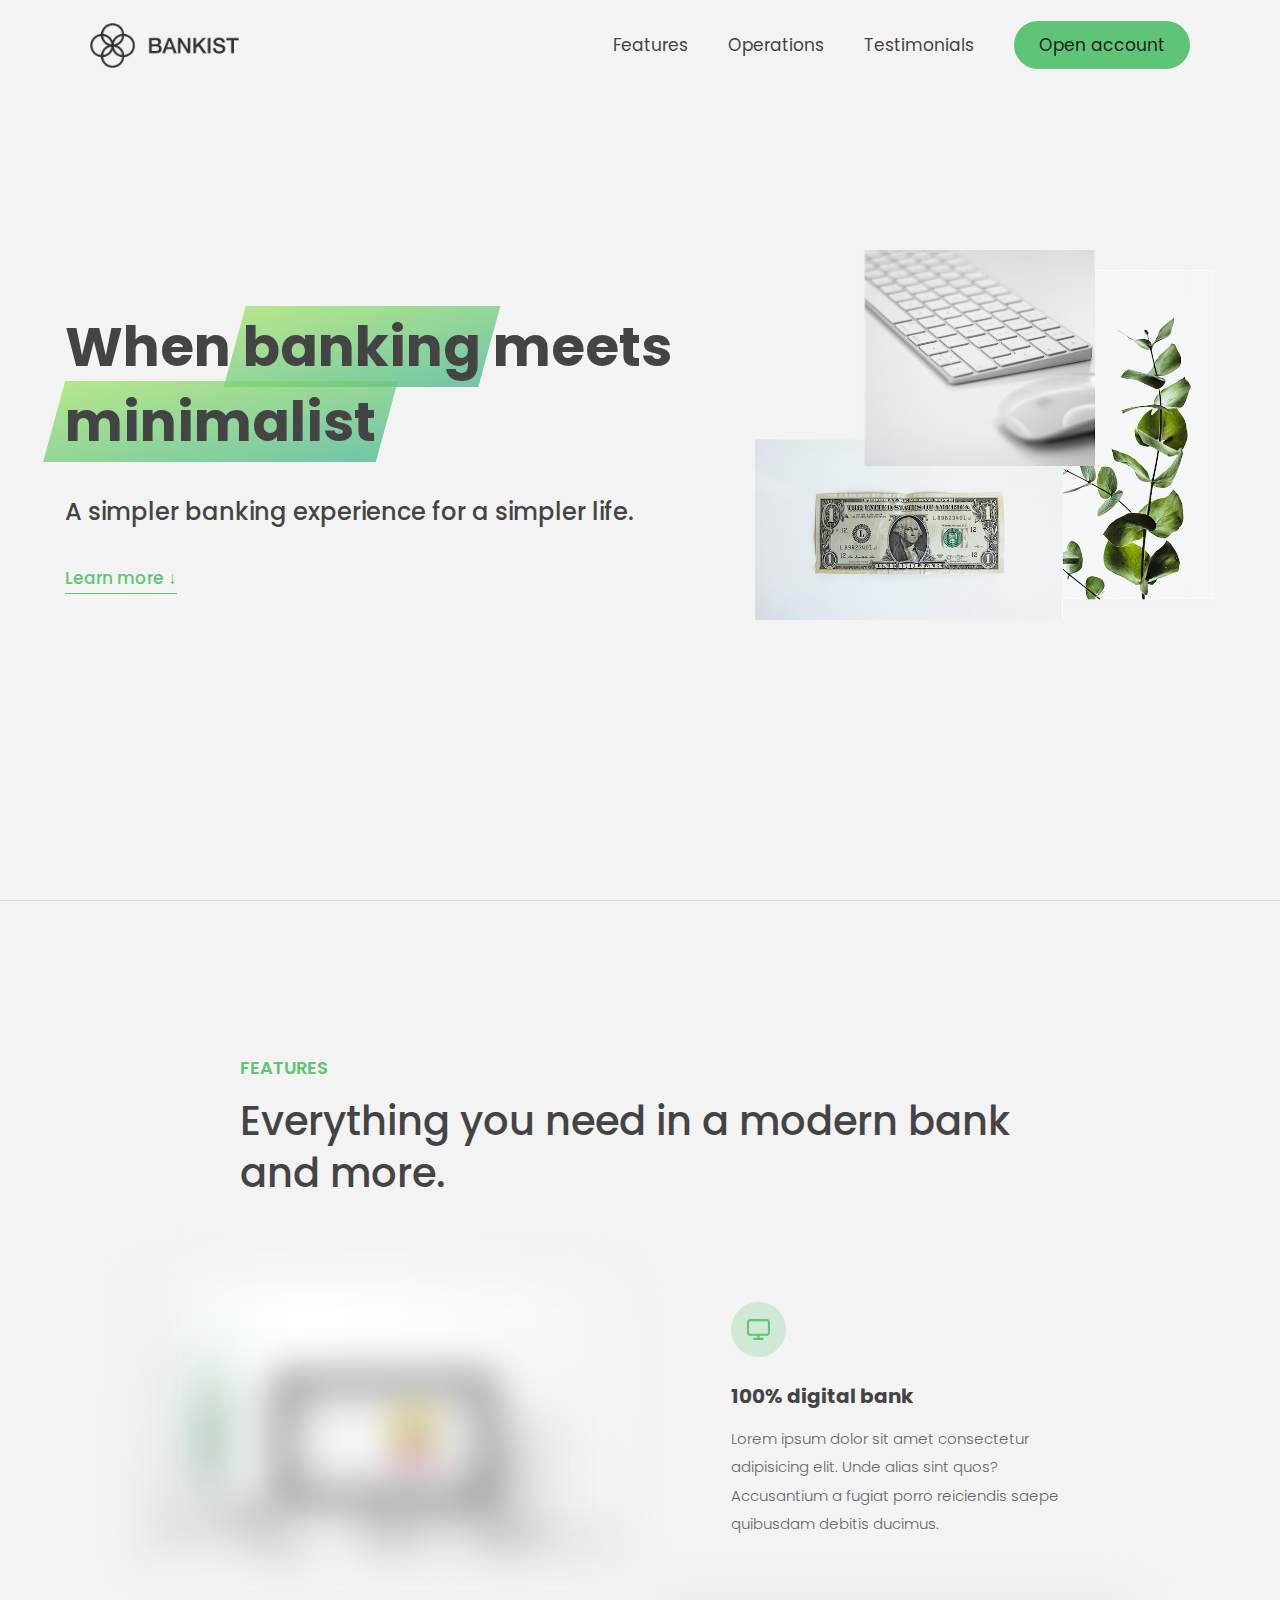
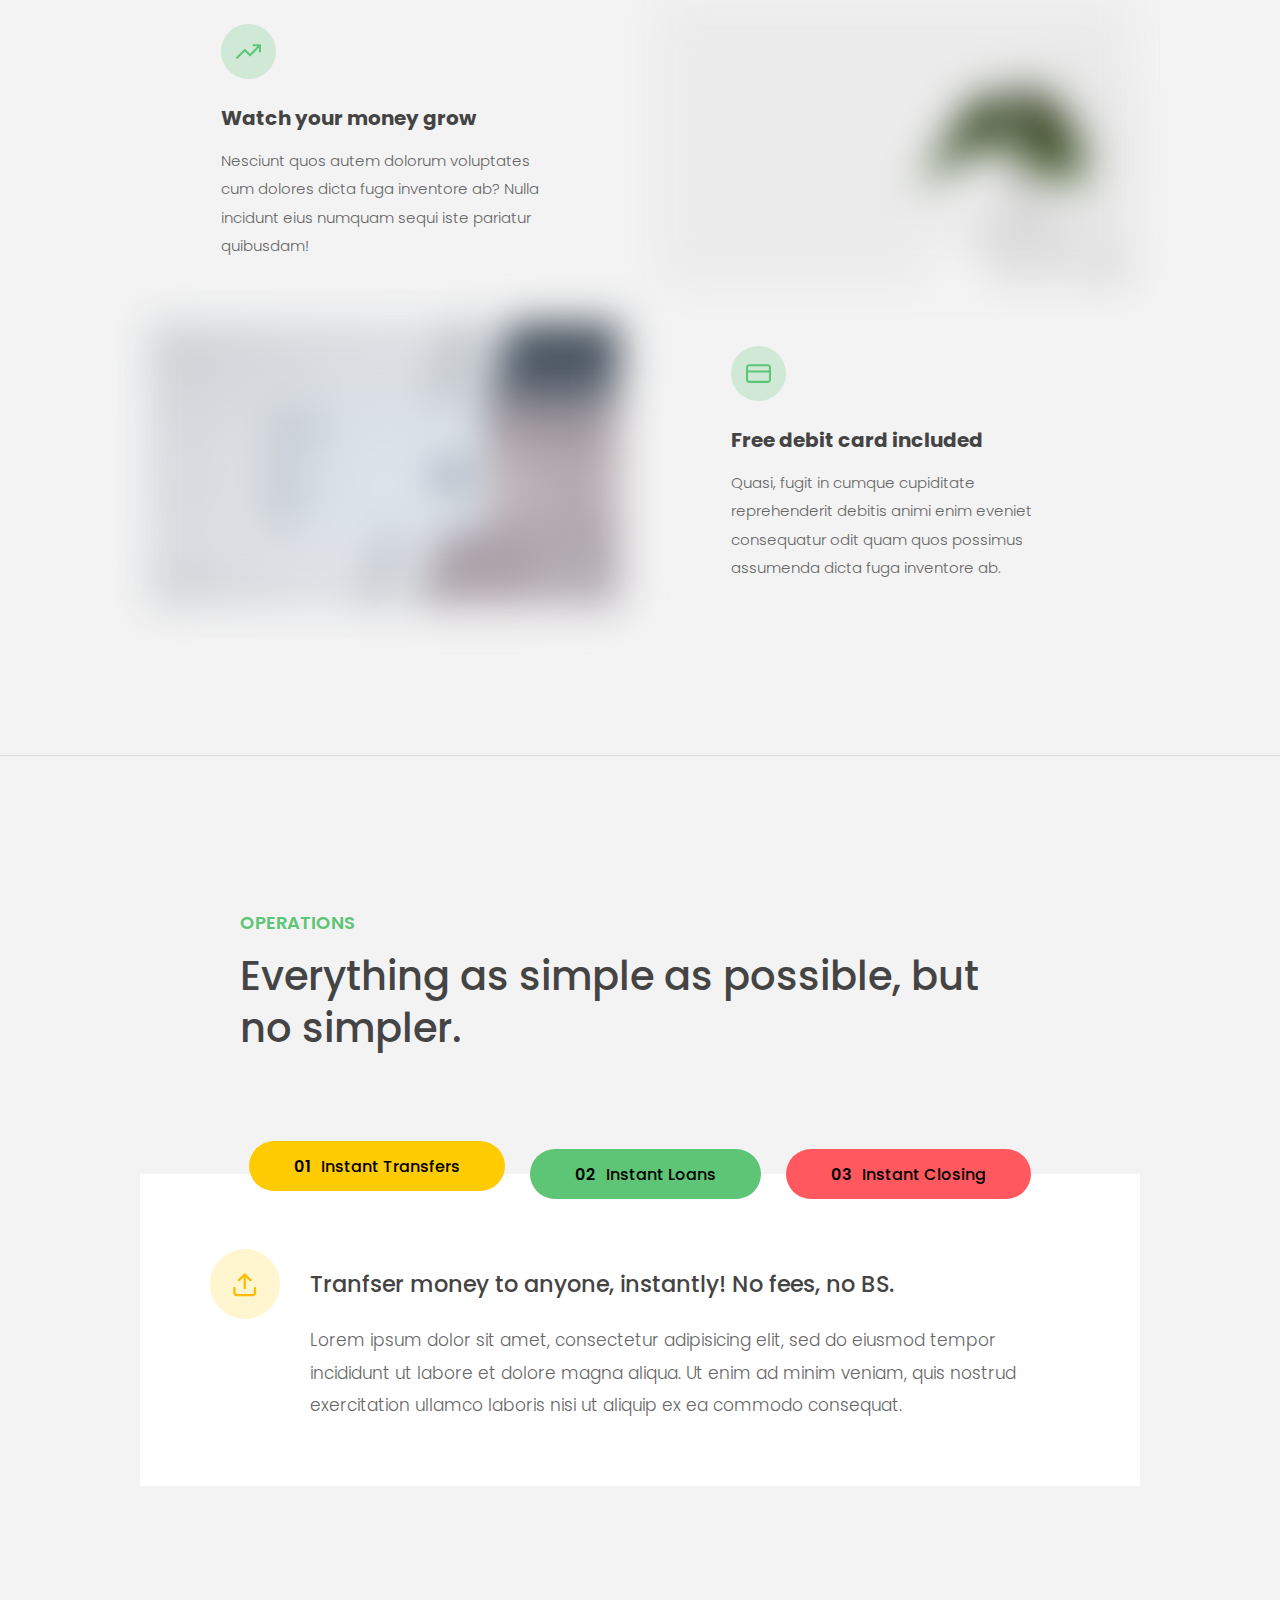
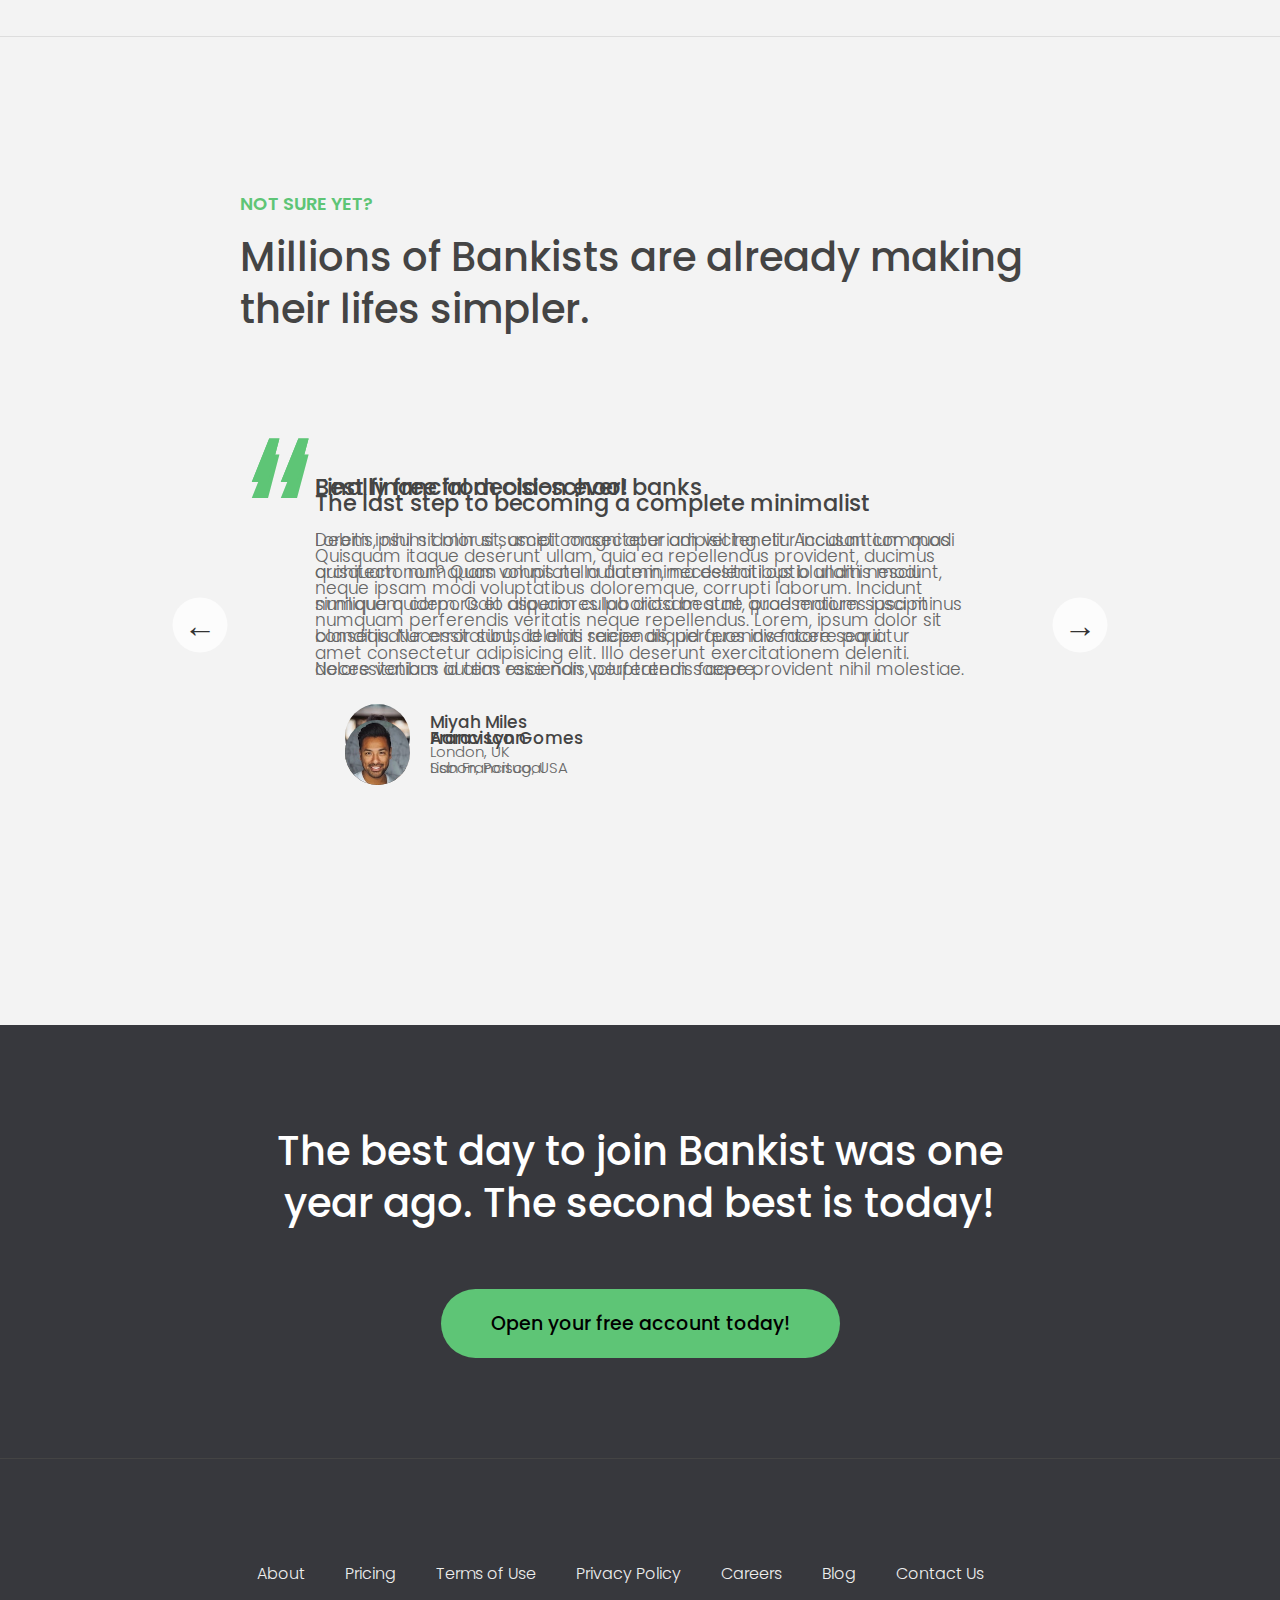
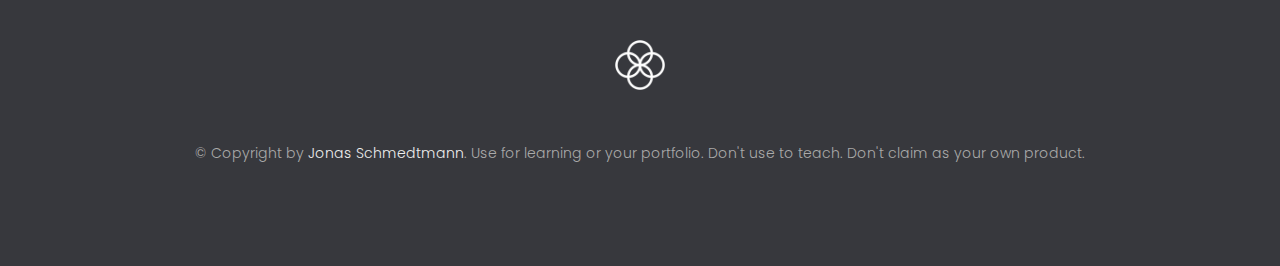
==== Bankist_Web/index.html @ e28b08ff "all" ====
<!DOCTYPE html>
<html lang="en">
  <head>
    <meta charset="UTF-8" />
    <meta name="viewport" content="width=device-width, initial-scale=1.0" />
    <meta http-equiv="X-UA-Compatible" content="ie=edge" />
    <link rel="shortcut icon" type="image/png" href="img/icon.png" />

    <link
      href="https://fonts.googleapis.com/css?family=Poppins:300,400,500,600&display=swap"
      rel="stylesheet"
    />
    <link rel="stylesheet" href="style.css" />
    <title>Bankist | When Banking meets Minimalist</title>
  </head>
  <body>
    <header class="header">
      <nav class="nav">
        <img
          src="img/logo.png"
          alt="Bankist logo"
          class="nav__logo"
          id="logo"
        />
        <ul class="nav__links">
          <li class="nav__item">
            <a class="nav__link" href="#section--1">Features</a>
          </li>
          <li class="nav__item">
            <a class="nav__link" href="#section--2">Operations</a>
          </li>
          <li class="nav__item">
            <a class="nav__link" href="#section--3">Testimonials</a>
          </li>
          <li class="nav__item">
            <a class="nav__link nav__link--btn btn--show-modal" href="#"
              >Open account</a
            >
          </li>
        </ul>
      </nav>

      <div class="header__title">
        <h1>
          When
          <!-- Green highlight effect -->
          <span class="highlight">banking</span>
          meets<br />
          <span class="highlight">minimalist</span>
        </h1>
        <h4>A simpler banking experience for a simpler life.</h4>
        <button class="btn--text btn--scroll-to">Learn more &DownArrow;</button>
        <img
          src="img/hero.png"
          class="header__img"
          alt="Minimalist bank items"
        />
      </div>
    </header>

    <section class="section" id="section--1">
      <div class="section__title">
        <h2 class="section__description">Features</h2>
        <h3 class="section__header">
          Everything you need in a modern bank and more.
        </h3>
      </div>

      <div class="features">
        <img
          src="img/digital-lazy.jpg"
          data-src="img/digital.jpg"
          alt="Computer"
          class="features__img lazy-img"
        />
        <div class="features__feature">
          <div class="features__icon">
            <svg>
              <use xlink:href="img/icons.svg#icon-monitor"></use>
            </svg>
          </div>
          <h5 class="features__header">100% digital bank</h5>
          <p>
            Lorem ipsum dolor sit amet consectetur adipisicing elit. Unde alias
            sint quos? Accusantium a fugiat porro reiciendis saepe quibusdam
            debitis ducimus.
          </p>
        </div>

        <div class="features__feature">
          <div class="features__icon">
            <svg>
              <use xlink:href="img/icons.svg#icon-trending-up"></use>
            </svg>
          </div>
          <h5 class="features__header">Watch your money grow</h5>
          <p>
            Nesciunt quos autem dolorum voluptates cum dolores dicta fuga
            inventore ab? Nulla incidunt eius numquam sequi iste pariatur
            quibusdam!
          </p>
        </div>
        <img
          src="img/grow-lazy.jpg"
          data-src="img/grow.jpg"
          alt="Plant"
          class="features__img lazy-img"
        />

        <img
          src="img/card-lazy.jpg"
          data-src="img/card.jpg"
          alt="Credit card"
          class="features__img lazy-img"
        />
        <div class="features__feature">
          <div class="features__icon">
            <svg>
              <use xlink:href="img/icons.svg#icon-credit-card"></use>
            </svg>
          </div>
          <h5 class="features__header">Free debit card included</h5>
          <p>
            Quasi, fugit in cumque cupiditate reprehenderit debitis animi enim
            eveniet consequatur odit quam quos possimus assumenda dicta fuga
            inventore ab.
          </p>
        </div>
      </div>
    </section>

    <section class="section" id="section--2">
      <div class="section__title">
        <h2 class="section__description">Operations</h2>
        <h3 class="section__header">
          Everything as simple as possible, but no simpler.
        </h3>
      </div>

      <div class="operations">
        <div class="operations__tab-container">
          <button
            class="btn operations__tab operations__tab--1 operations__tab--active"
            data-tab="1"
          >
            <span>01</span>Instant Transfers
          </button>
          <button class="btn operations__tab operations__tab--2" data-tab="2">
            <span>02</span>Instant Loans
          </button>
          <button class="btn operations__tab operations__tab--3" data-tab="3">
            <span>03</span>Instant Closing
          </button>
        </div>
        <div
          class="operations__content operations__content--1 operations__content--active"
        >
          <div class="operations__icon operations__icon--1">
            <svg>
              <use xlink:href="img/icons.svg#icon-upload"></use>
            </svg>
          </div>
          <h5 class="operations__header">
            Tranfser money to anyone, instantly! No fees, no BS.
          </h5>
          <p>
            Lorem ipsum dolor sit amet, consectetur adipisicing elit, sed do
            eiusmod tempor incididunt ut labore et dolore magna aliqua. Ut enim
            ad minim veniam, quis nostrud exercitation ullamco laboris nisi ut
            aliquip ex ea commodo consequat.
          </p>
        </div>

        <div class="operations__content operations__content--2">
          <div class="operations__icon operations__icon--2">
            <svg>
              <use xlink:href="img/icons.svg#icon-home"></use>
            </svg>
          </div>
          <h5 class="operations__header">
            Buy a home or make your dreams come true, with instant loans.
          </h5>
          <p>
            Duis aute irure dolor in reprehenderit in voluptate velit esse
            cillum dolore eu fugiat nulla pariatur. Excepteur sint occaecat
            cupidatat non proident, sunt in culpa qui officia deserunt mollit
            anim id est laborum.
          </p>
        </div>
        <div class="operations__content operations__content--3">
          <div class="operations__icon operations__icon--3">
            <svg>
              <use xlink:href="img/icons.svg#icon-user-x"></use>
            </svg>
          </div>
          <h5 class="operations__header">
            No longer need your account? No problem! Close it instantly.
          </h5>
          <p>
            Excepteur sint occaecat cupidatat non proident, sunt in culpa qui
            officia deserunt mollit anim id est laborum. Ut enim ad minim
            veniam, quis nostrud exercitation ullamco laboris nisi ut aliquip ex
            ea commodo consequat.
          </p>
        </div>
      </div>
    </section>

    <section class="section" id="section--3">
      <div class="section__title section__title--testimonials">
        <h2 class="section__description">Not sure yet?</h2>
        <h3 class="section__header">
          Millions of Bankists are already making their lifes simpler.
        </h3>
      </div>

      <div class="slider">
        <div class="slide slide--1">
          <div class="testimonial">
            <h5 class="testimonial__header">Best financial decision ever!</h5>
            <blockquote class="testimonial__text">
              Lorem ipsum dolor sit, amet consectetur adipisicing elit.
              Accusantium quas quisquam non? Quas voluptate nulla minima
              deleniti optio ullam nesciunt, numquam corporis et asperiores
              laboriosam sunt, praesentium suscipit blanditiis. Necessitatibus
              id alias reiciendis, perferendis facere pariatur dolore veniam
              autem esse non voluptatem saepe provident nihil molestiae.
            </blockquote>
            <address class="testimonial__author">
              <img src="img/user-1.jpg" alt="" class="testimonial__photo" />
              <h6 class="testimonial__name">Aarav Lynn</h6>
              <p class="testimonial__location">San Francisco, USA</p>
            </address>
          </div>
        </div>

        <div class="slide slide--2">
          <div class="testimonial">
            <h5 class="testimonial__header">
              The last step to becoming a complete minimalist
            </h5>
            <blockquote class="testimonial__text">
              Quisquam itaque deserunt ullam, quia ea repellendus provident,
              ducimus neque ipsam modi voluptatibus doloremque, corrupti
              laborum. Incidunt numquam perferendis veritatis neque repellendus.
              Lorem, ipsum dolor sit amet consectetur adipisicing elit. Illo
              deserunt exercitationem deleniti.
            </blockquote>
            <address class="testimonial__author">
              <img src="img/user-2.jpg" alt="" class="testimonial__photo" />
              <h6 class="testimonial__name">Miyah Miles</h6>
              <p class="testimonial__location">London, UK</p>
            </address>
          </div>
        </div>

        <div class="slide slide--3">
          <div class="testimonial">
            <h5 class="testimonial__header">
              Finally free from old-school banks
            </h5>
            <blockquote class="testimonial__text">
              Debitis, nihil sit minus suscipit magni aperiam vel tenetur
              incidunt commodi architecto numquam omnis nulla autem,
              necessitatibus blanditiis modi similique quidem. Odio aliquam
              culpa dicta beatae quod maiores ipsa minus consequatur error sunt,
              deleniti saepe aliquid quos inventore sequi. Necessitatibus id
              alias reiciendis, perferendis facere.
            </blockquote>
            <address class="testimonial__author">
              <img src="img/user-3.jpg" alt="" class="testimonial__photo" />
              <h6 class="testimonial__name">Francisco Gomes</h6>
              <p class="testimonial__location">Lisbon, Portugal</p>
            </address>
          </div>
        </div>

        <!-- <div class="slide"><img src="img/img-1.jpg" alt="Photo 1" /></div>
        <div class="slide"><img src="img/img-2.jpg" alt="Photo 2" /></div>
        <div class="slide"><img src="img/img-3.jpg" alt="Photo 3" /></div>
        <div class="slide"><img src="img/img-4.jpg" alt="Photo 4" /></div> -->
        <button class="slider__btn slider__btn--left">&larr;</button>
        <button class="slider__btn slider__btn--right">&rarr;</button>
        <div class="dots"></div>
      </div>
    </section>

    <section class="section section--sign-up">
      <div class="section__title">
        <h3 class="section__header">
          The best day to join Bankist was one year ago. The second best is
          today!
        </h3>
      </div>
      <button class="btn btn--show-modal">Open your free account today!</button>
    </section>

    <footer class="footer">
      <ul class="footer__nav">
        <li class="footer__item">
          <a class="footer__link" href="#">About</a>
        </li>
        <li class="footer__item">
          <a class="footer__link" href="#">Pricing</a>
        </li>
        <li class="footer__item">
          <a class="footer__link" href="#">Terms of Use</a>
        </li>
        <li class="footer__item">
          <a class="footer__link" href="#">Privacy Policy</a>
        </li>
        <li class="footer__item">
          <a class="footer__link" href="#">Careers</a>
        </li>
        <li class="footer__item">
          <a class="footer__link" href="#">Blog</a>
        </li>
        <li class="footer__item">
          <a class="footer__link" href="#">Contact Us</a>
        </li>
      </ul>
      <img src="img/icon.png" alt="Logo" class="footer__logo" />
      <p class="footer__copyright">
        &copy; Copyright by
        <a
          class="footer__link twitter-link"
          target="_blank"
          href="https://twitter.com/jonasschmedtman"
          >Jonas Schmedtmann</a
        >. Use for learning or your portfolio. Don't use to teach. Don't claim
        as your own product.
      </p>
    </footer>

    <div class="modal hidden">
      <button class="btn--close-modal">&times;</button>
      <h2 class="modal__header">
        Open your bank account <br />
        in just <span class="highlight">5 minutes</span>
      </h2>
      <form class="modal__form">
        <label>First Name</label>
        <input type="text" />
        <label>Last Name</label>
        <input type="text" />
        <label>Email Address</label>
        <input type="email" />
        <button class="btn">Next step &rarr;</button>
      </form>
    </div>
    <div class="overlay hidden"></div>

    <script src="script.js"></script>
  </body>
</html>
---- Bankist_Web/style.css ----
/* The page is NOT responsive. You can implement responsiveness yourself if you wanna have some fun 😃 */

:root {
  --color-primary: #5ec576;
  --color-secondary: #ffcb03;
  --color-tertiary: #ff585f;
  --color-primary-darker: #4bbb7d;
  --color-secondary-darker: #ffbb00;
  --color-tertiary-darker: #fd424b;
  --color-primary-opacity: #5ec5763a;
  --color-secondary-opacity: #ffcd0331;
  --color-tertiary-opacity: #ff58602d;
  --gradient-primary: linear-gradient(to top left, #39b385, #9be15d);
  --gradient-secondary: linear-gradient(to top left, #ffb003, #ffcb03);
}

* {
  margin: 0;
  padding: 0;
  box-sizing: inherit;
}

html {
  font-size: 62.5%;
  box-sizing: border-box;
}

body {
  font-family: 'Poppins', sans-serif;
  font-weight: 300;
  color: #444;
  line-height: 1.9;
  background-color: #f3f3f3;
}

/* GENERAL ELEMENTS */
.section {
  padding: 15rem 3rem;
  border-top: 1px solid #ddd;

  transition: transform 1s, opacity 1s;
}

.section--hidden {
  opacity: 0;
  transform: translateY(8rem);
}

.section__title {
  max-width: 80rem;
  margin: 0 auto 8rem auto;
}

.section__description {
  font-size: 1.8rem;
  font-weight: 600;
  text-transform: uppercase;
  color: var(--color-primary);
  margin-bottom: 1rem;
}

.section__header {
  font-size: 4rem;
  line-height: 1.3;
  font-weight: 500;
}

.btn {
  display: inline-block;
  background-color: var(--color-primary);
  font-size: 1.6rem;
  font-family: inherit;
  font-weight: 500;
  border: none;
  padding: 1.25rem 4.5rem;
  border-radius: 10rem;
  cursor: pointer;
  transition: all 0.3s;
}

.btn:hover {
  background-color: var(--color-primary-darker);
}

.btn--text {
  display: inline-block;
  background: none;
  font-size: 1.7rem;
  font-family: inherit;
  font-weight: 500;
  color: var(--color-primary);
  border: none;
  border-bottom: 1px solid currentColor;
  padding-bottom: 2px;
  cursor: pointer;
  transition: all 0.3s;
}

p {
  color: #666;
}

/* This is BAD for accessibility! Don't do in the real world! */
button:focus {
  outline: none;
}

img {
  transition: filter 0.5s;
}

.lazy-img {
  filter: blur(20px);
}

/* NAVIGATION */
.nav {
  display: flex;
  justify-content: space-between;
  align-items: center;
  height: 9rem;
  width: 100%;
  padding: 0 6rem;
  z-index: 100;
}

/* nav and stickly class at the same time */
.nav.sticky {
  position: fixed;
  background-color: rgba(255, 255, 255, 0.95);
}

.nav__logo {
  height: 4.5rem;
  transition: all 0.3s;
}

.nav__links {
  display: flex;
  align-items: center;
  list-style: none;
}

.nav__item {
  margin-left: 4rem;
}

.nav__link:link,
.nav__link:visited {
  font-size: 1.7rem;
  font-weight: 400;
  color: inherit;
  text-decoration: none;
  display: block;
  transition: all 0.3s;
}

.nav__link--btn:link,
.nav__link--btn:visited {
  padding: 0.8rem 2.5rem;
  border-radius: 3rem;
  background-color: var(--color-primary);
  color: #222;
}

.nav__link--btn:hover,
.nav__link--btn:active {
  color: inherit;
  background-color: var(--color-primary-darker);
  color: #333;
}

/* HEADER */
.header {
  padding: 0 3rem;
  height: 100vh;
  display: flex;
  flex-direction: column;
  align-items: center;
}

.header__title {
  flex: 1;

  max-width: 115rem;
  display: grid;
  grid-template-columns: 3fr 2fr;
  row-gap: 3rem;
  align-content: center;
  justify-content: center;

  align-items: start;
  justify-items: start;
}

h1 {
  font-size: 5.5rem;
  line-height: 1.35;
}

h4 {
  font-size: 2.4rem;
  font-weight: 500;
}

.header__img {
  width: 100%;
  grid-column: 2 / 3;
  grid-row: 1 / span 4;
  transform: translateY(-6rem);
}

.highlight {
  position: relative;
}

.highlight::after {
  display: block;
  content: '';
  position: absolute;
  bottom: 0;
  left: 0;
  height: 100%;
  width: 100%;
  z-index: -1;
  opacity: 0.7;
  transform: scale(1.07, 1.05) skewX(-15deg);
  background-image: var(--gradient-primary);
}

/* FEATURES */
.features {
  display: grid;
  grid-template-columns: 1fr 1fr;
  gap: 4rem;
  margin: 0 12rem;
}

.features__img {
  width: 100%;
}

.features__feature {
  align-self: center;
  justify-self: center;
  width: 70%;
  font-size: 1.5rem;
}

.features__icon {
  display: flex;
  align-items: center;
  justify-content: center;
  background-color: var(--color-primary-opacity);
  height: 5.5rem;
  width: 5.5rem;
  border-radius: 50%;
  margin-bottom: 2rem;
}

.features__icon svg {
  height: 2.5rem;
  width: 2.5rem;
  fill: var(--color-primary);
}

.features__header {
  font-size: 2rem;
  margin-bottom: 1rem;
}

/* OPERATIONS */
.operations {
  max-width: 100rem;
  margin: 12rem auto 0 auto;

  background-color: #fff;
}

.operations__tab-container {
  display: flex;
  justify-content: center;
}

.operations__tab {
  margin-right: 2.5rem;
  transform: translateY(-50%);
}

.operations__tab span {
  margin-right: 1rem;
  font-weight: 600;
  display: inline-block;
}

.operations__tab--1 {
  background-color: var(--color-secondary);
}

.operations__tab--1:hover {
  background-color: var(--color-secondary-darker);
}

.operations__tab--3 {
  background-color: var(--color-tertiary);
  margin: 0;
}

.operations__tab--3:hover {
  background-color: var(--color-tertiary-darker);
}

.operations__tab--active {
  transform: translateY(-66%);
}

.operations__content {
  display: none;

  /* JUST PRESENTATIONAL */
  font-size: 1.7rem;
  padding: 2.5rem 7rem 6.5rem 7rem;
}

.operations__content--active {
  display: grid;
  grid-template-columns: 7rem 1fr;
  column-gap: 3rem;
  row-gap: 0.5rem;
}

.operations__header {
  font-size: 2.25rem;
  font-weight: 500;
  align-self: center;
}

.operations__icon {
  display: flex;
  align-items: center;
  justify-content: center;
  height: 7rem;
  width: 7rem;
  border-radius: 50%;
}

.operations__icon svg {
  height: 2.75rem;
  width: 2.75rem;
}

.operations__content p {
  grid-column: 2;
}

.operations__icon--1 {
  background-color: var(--color-secondary-opacity);
}
.operations__icon--2 {
  background-color: var(--color-primary-opacity);
}
.operations__icon--3 {
  background-color: var(--color-tertiary-opacity);
}
.operations__icon--1 svg {
  fill: var(--color-secondary-darker);
}
.operations__icon--2 svg {
  fill: var(--color-primary);
}
.operations__icon--3 svg {
  fill: var(--color-tertiary);
}

/* SLIDER */
.slider {
  max-width: 100rem;
  height: 50rem;
  margin: 0 auto;
  position: relative;

  /* IN THE END */
  overflow: hidden;
}

.slide {
  position: absolute;
  top: 0;
  width: 100%;
  height: 50rem;

  display: flex;
  align-items: center;
  justify-content: center;

  /* THIS creates the animation! */
  transition: transform 1s;
}

.slide > img {
  /* Only for images that have different size than slide */
  width: 100%;
  height: 100%;
  object-fit: cover;
}

.slider__btn {
  position: absolute;
  top: 50%;
  z-index: 10;

  border: none;
  background: rgba(255, 255, 255, 0.7);
  font-family: inherit;
  color: #333;
  border-radius: 50%;
  height: 5.5rem;
  width: 5.5rem;
  font-size: 3.25rem;
  cursor: pointer;
}

.slider__btn--left {
  left: 6%;
  transform: translate(-50%, -50%);
}

.slider__btn--right {
  right: 6%;
  transform: translate(50%, -50%);
}

.dots {
  position: absolute;
  bottom: 5%;
  left: 50%;
  transform: translateX(-50%);
  display: flex;
}

.dots__dot {
  border: none;
  background-color: #b9b9b9;
  opacity: 0.7;
  height: 1rem;
  width: 1rem;
  border-radius: 50%;
  margin-right: 1.75rem;
  cursor: pointer;
  transition: all 0.5s;

  /* Only necessary when overlying images */
  /* box-shadow: 0 0.6rem 1.5rem rgba(0, 0, 0, 0.7); */
}

.dots__dot:last-child {
  margin: 0;
}

.dots__dot--active {
  /* background-color: #fff; */
  background-color: #888;
  opacity: 1;
}

/* TESTIMONIALS */
.testimonial {
  width: 65%;
  position: relative;
}

.testimonial::before {
  content: '\201C';
  position: absolute;
  top: -5.7rem;
  left: -6.8rem;
  line-height: 1;
  font-size: 20rem;
  font-family: inherit;
  color: var(--color-primary);
  z-index: -1;
}

.testimonial__header {
  font-size: 2.25rem;
  font-weight: 500;
  margin-bottom: 1.5rem;
}

.testimonial__text {
  font-size: 1.7rem;
  margin-bottom: 3.5rem;
  color: #666;
}

.testimonial__author {
  margin-left: 3rem;
  font-style: normal;

  display: grid;
  grid-template-columns: 6.5rem 1fr;
  column-gap: 2rem;
}

.testimonial__photo {
  grid-row: 1 / span 2;
  width: 6.5rem;
  border-radius: 50%;
}

.testimonial__name {
  font-size: 1.7rem;
  font-weight: 500;
  align-self: end;
  margin: 0;
}

.testimonial__location {
  font-size: 1.5rem;
}

.section__title--testimonials {
  margin-bottom: 4rem;
}

/* SIGNUP */
.section--sign-up {
  background-color: #37383d;
  border-top: none;
  border-bottom: 1px solid #444;
  text-align: center;
  padding: 10rem 3rem;
}

.section--sign-up .section__header {
  color: #fff;
  text-align: center;
}

.section--sign-up .section__title {
  margin-bottom: 6rem;
}

.section--sign-up .btn {
  font-size: 1.9rem;
  padding: 2rem 5rem;
}

/* FOOTER */
.footer {
  padding: 10rem 3rem;
  background-color: #37383d;
}

.footer__nav {
  list-style: none;
  display: flex;
  justify-content: center;
  margin-bottom: 5rem;
}

.footer__item {
  margin-right: 4rem;
}

.footer__link {
  font-size: 1.6rem;
  color: #eee;
  text-decoration: none;
}

.footer__logo {
  height: 5rem;
  display: block;
  margin: 0 auto;
  margin-bottom: 5rem;
}

.footer__copyright {
  font-size: 1.4rem;
  color: #aaa;
  text-align: center;
}

.footer__copyright .footer__link {
  font-size: 1.4rem;
}

/* MODAL WINDOW */
.modal {
  position: fixed;
  top: 50%;
  left: 50%;
  transform: translate(-50%, -50%);
  max-width: 60rem;
  background-color: #f3f3f3;
  padding: 5rem 6rem;
  box-shadow: 0 4rem 6rem rgba(0, 0, 0, 0.3);
  z-index: 1000;
  transition: all 0.5s;
}

.overlay {
  position: fixed;
  top: 0;
  left: 0;
  width: 100%;
  height: 100%;
  background-color: rgba(0, 0, 0, 0.5);
  backdrop-filter: blur(4px);
  z-index: 100;
  transition: all 0.5s;
}

.modal__header {
  font-size: 3.25rem;
  margin-bottom: 4.5rem;
  line-height: 1.5;
}

.modal__form {
  margin: 0 3rem;
  display: grid;
  grid-template-columns: 1fr 2fr;
  align-items: center;
  gap: 2.5rem;
}

.modal__form label {
  font-size: 1.7rem;
  font-weight: 500;
}

.modal__form input {
  font-size: 1.7rem;
  padding: 1rem 1.5rem;
  border: 1px solid #ddd;
  border-radius: 0.5rem;
}

.modal__form button {
  grid-column: 1 / span 2;
  justify-self: center;
  margin-top: 1rem;
}

.btn--close-modal {
  font-family: inherit;
  color: inherit;
  position: absolute;
  top: 0.5rem;
  right: 2rem;
  font-size: 4rem;
  cursor: pointer;
  border: none;
  background: none;
}

.hidden {
  visibility: hidden;
  opacity: 0;
}

/* COOKIE MESSAGE */
.cookie-message {
  display: flex;
  align-items: center;
  justify-content: space-evenly;
  width: 100%;
  background-color: white;
  color: #bbb;
  font-size: 1.5rem;
  font-weight: 400;
}
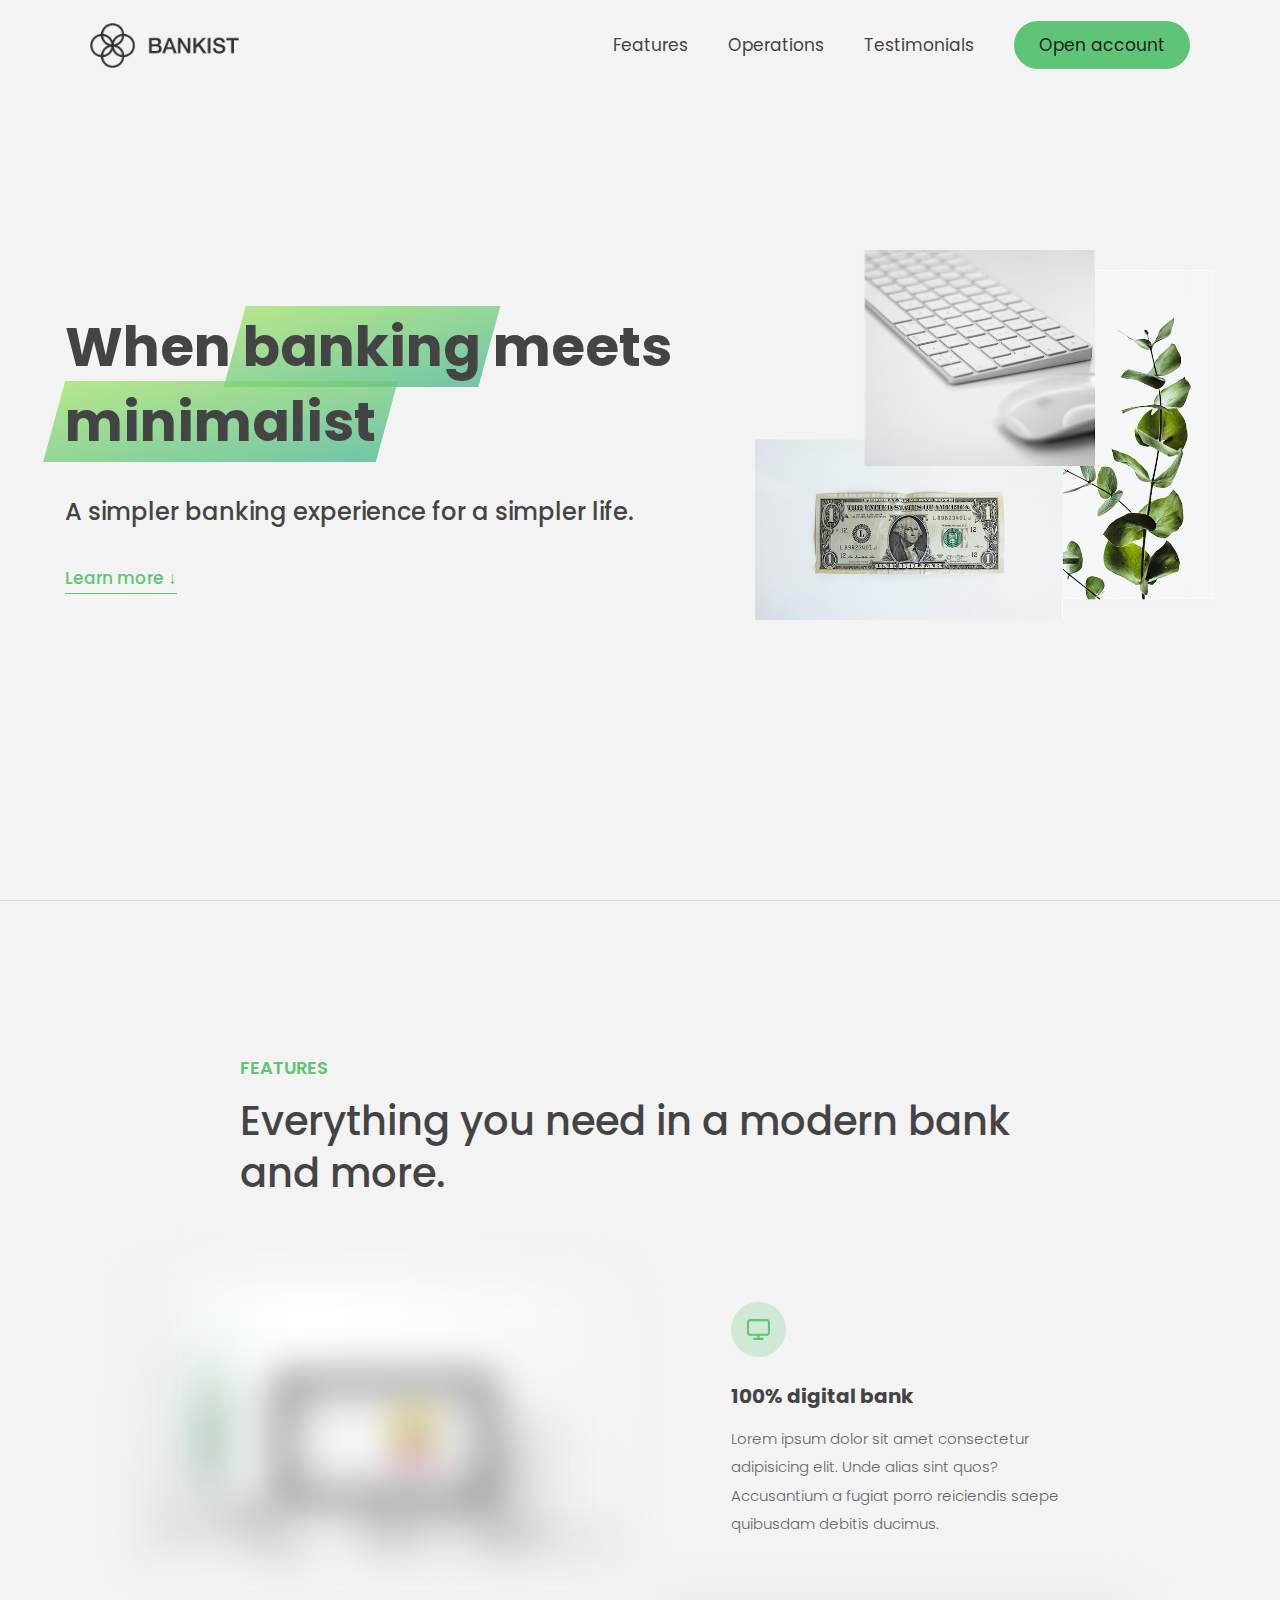
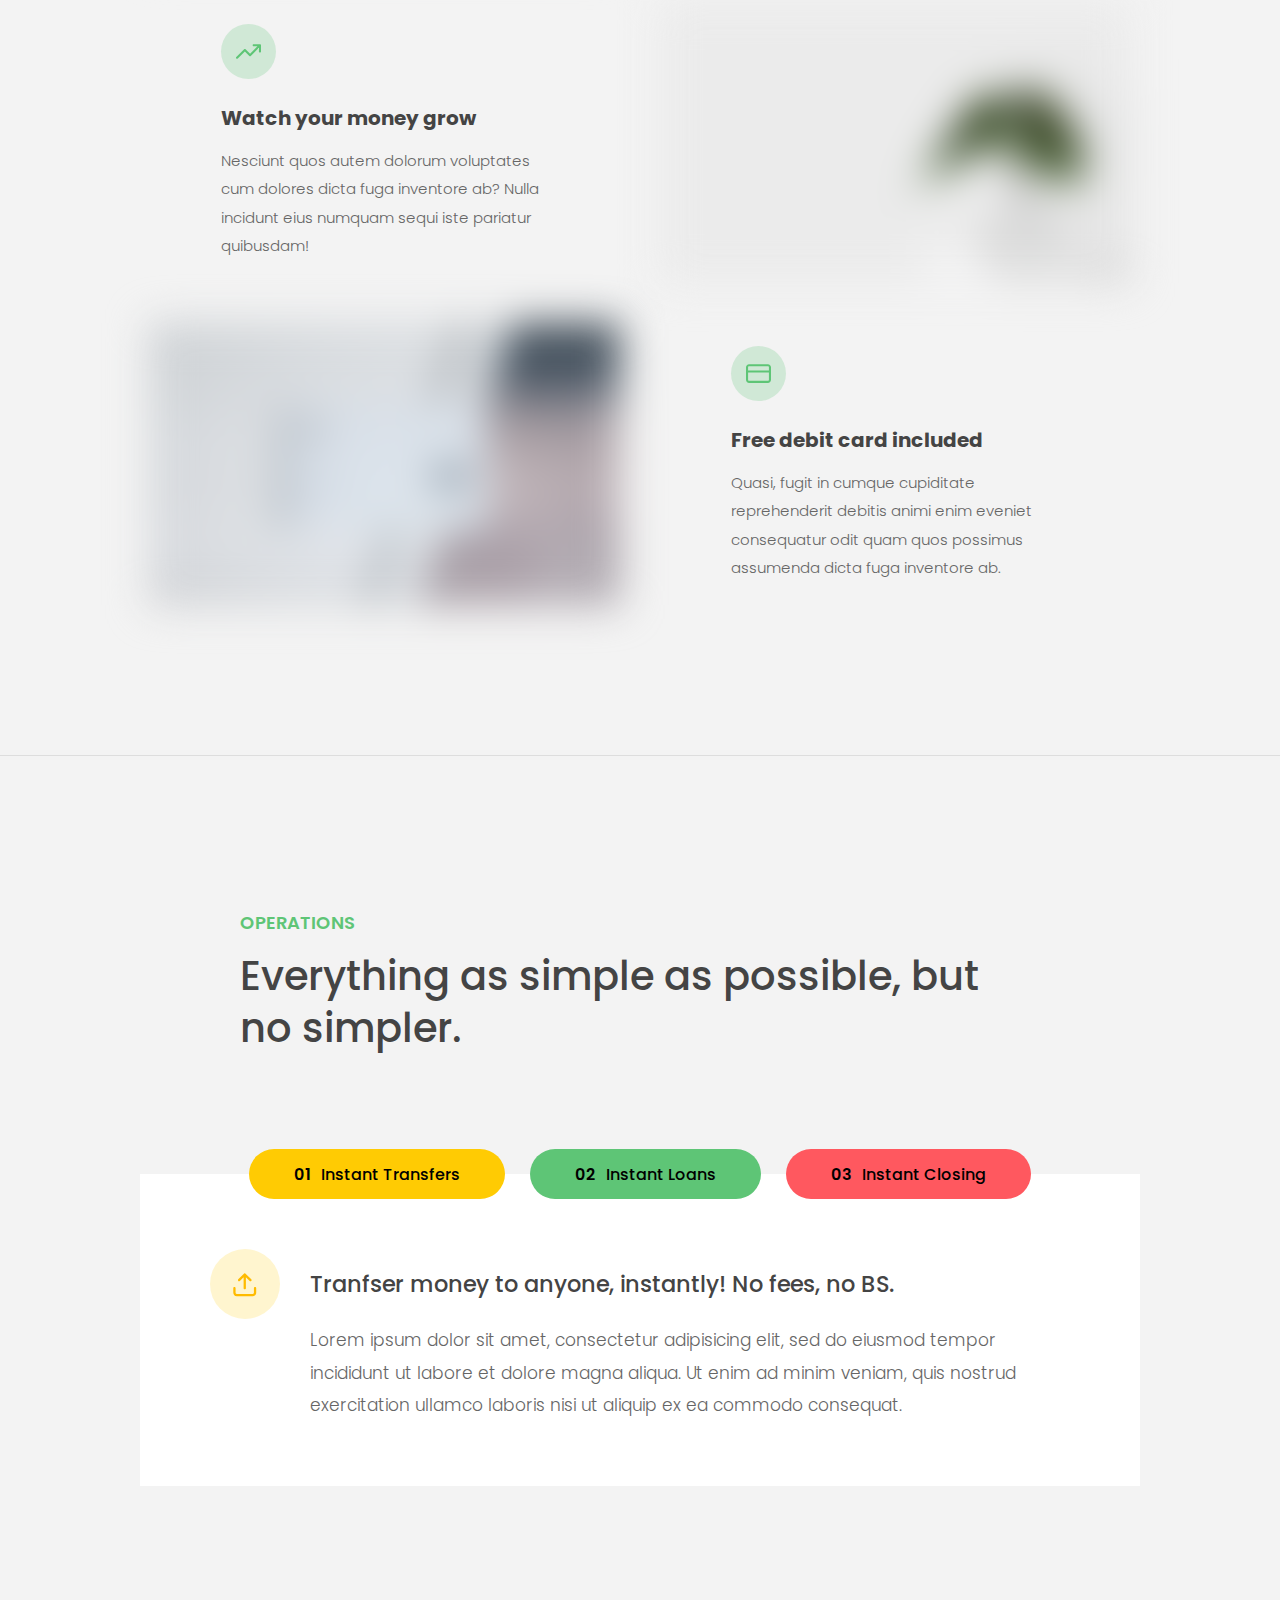
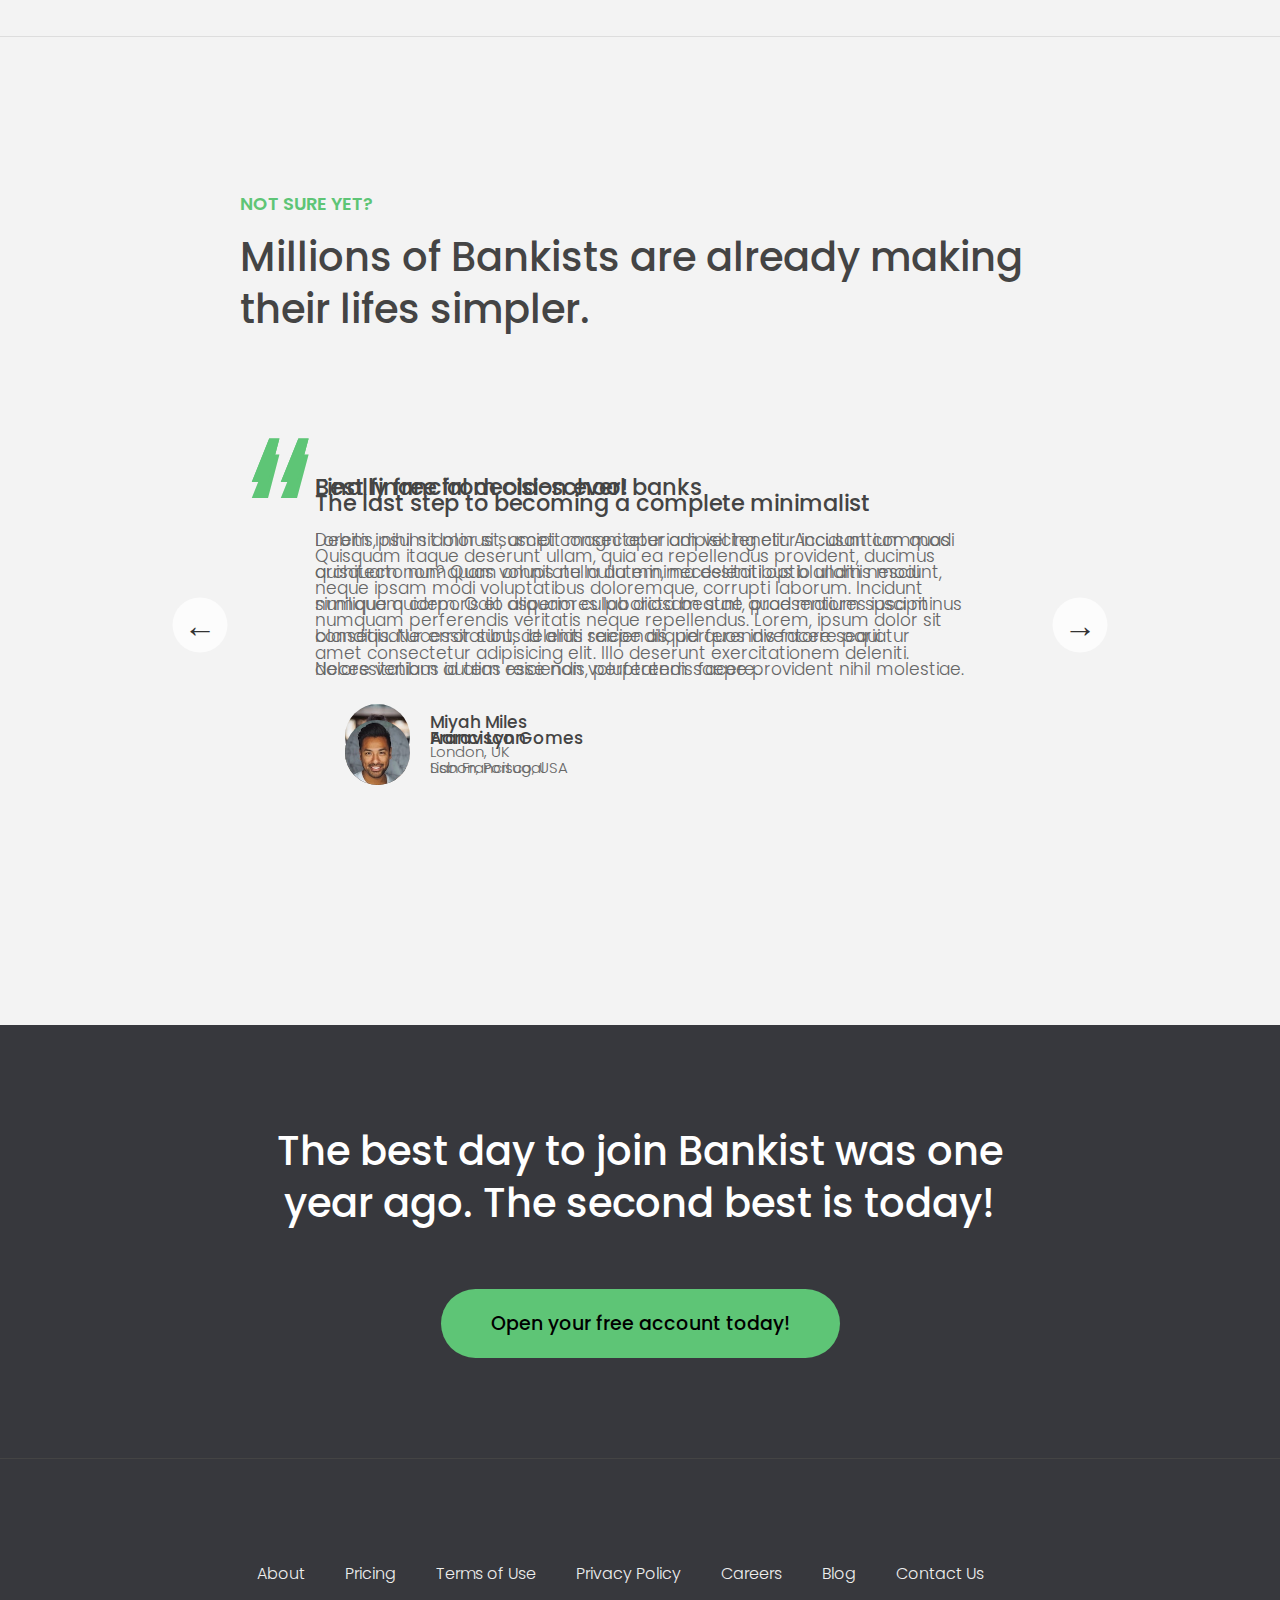
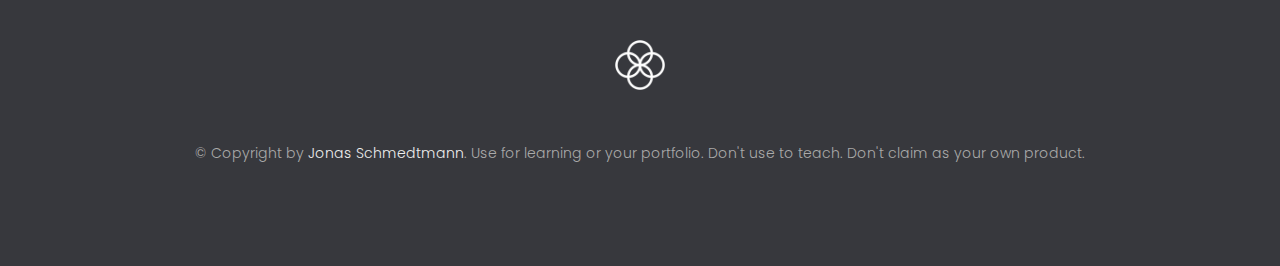
==== commit fa45ba02: "all" ====
--- a/Bankist_Web/index.html
+++ b/Bankist_Web/index.html
@@ -24,13 +24,13 @@
         />
         <ul class="nav__links">
           <li class="nav__item">
-            <a class="nav__link" href="#section--1">Features</a>
+            <a class="nav__link" data-scroll-to="1" href="#">Features</a>
           </li>
           <li class="nav__item">
-            <a class="nav__link" href="#section--2">Operations</a>
+            <a class="nav__link" data-scroll-to="2" href="#">Operations</a>
           </li>
           <li class="nav__item">
-            <a class="nav__link" href="#section--3">Testimonials</a>
+            <a class="nav__link" data-scroll-to="3" href="#">Testimonials</a>
           </li>
           <li class="nav__item">
             <a class="nav__link nav__link--btn btn--show-modal" href="#"
@@ -49,7 +49,9 @@
           <span class="highlight">minimalist</span>
         </h1>
         <h4>A simpler banking experience for a simpler life.</h4>
-        <button class="btn--text btn--scroll-to">Learn more &DownArrow;</button>
+        <button data-scroll-to="1" class="btn--text btn--scroll-to">
+          Learn more &DownArrow;
+        </button>
         <img
           src="img/hero.png"
           class="header__img"
@@ -139,10 +141,7 @@
 
       <div class="operations">
         <div class="operations__tab-container">
-          <button
-            class="btn operations__tab operations__tab--1 operations__tab--active"
-            data-tab="1"
-          >
+          <button class="btn operations__tab operations__tab--1" data-tab="1">
             <span>01</span>Instant Transfers
           </button>
           <button class="btn operations__tab operations__tab--2" data-tab="2">
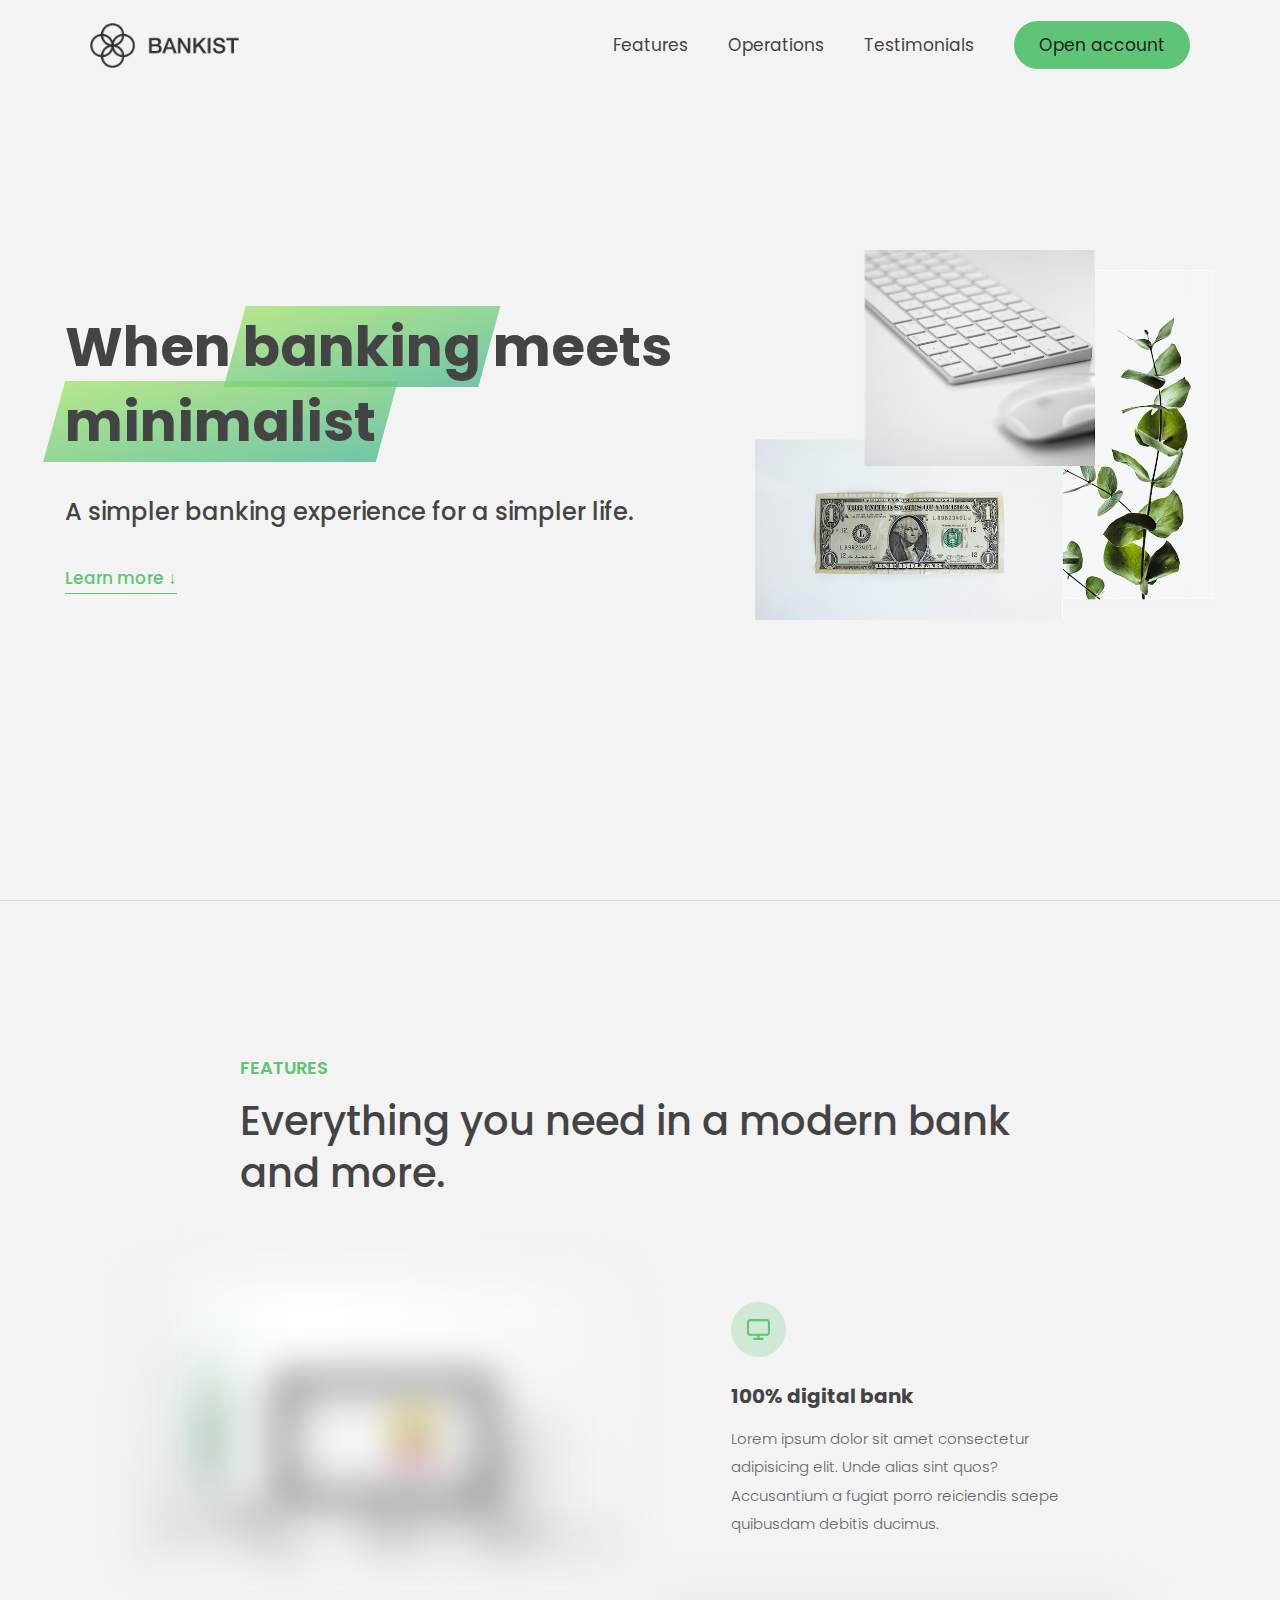
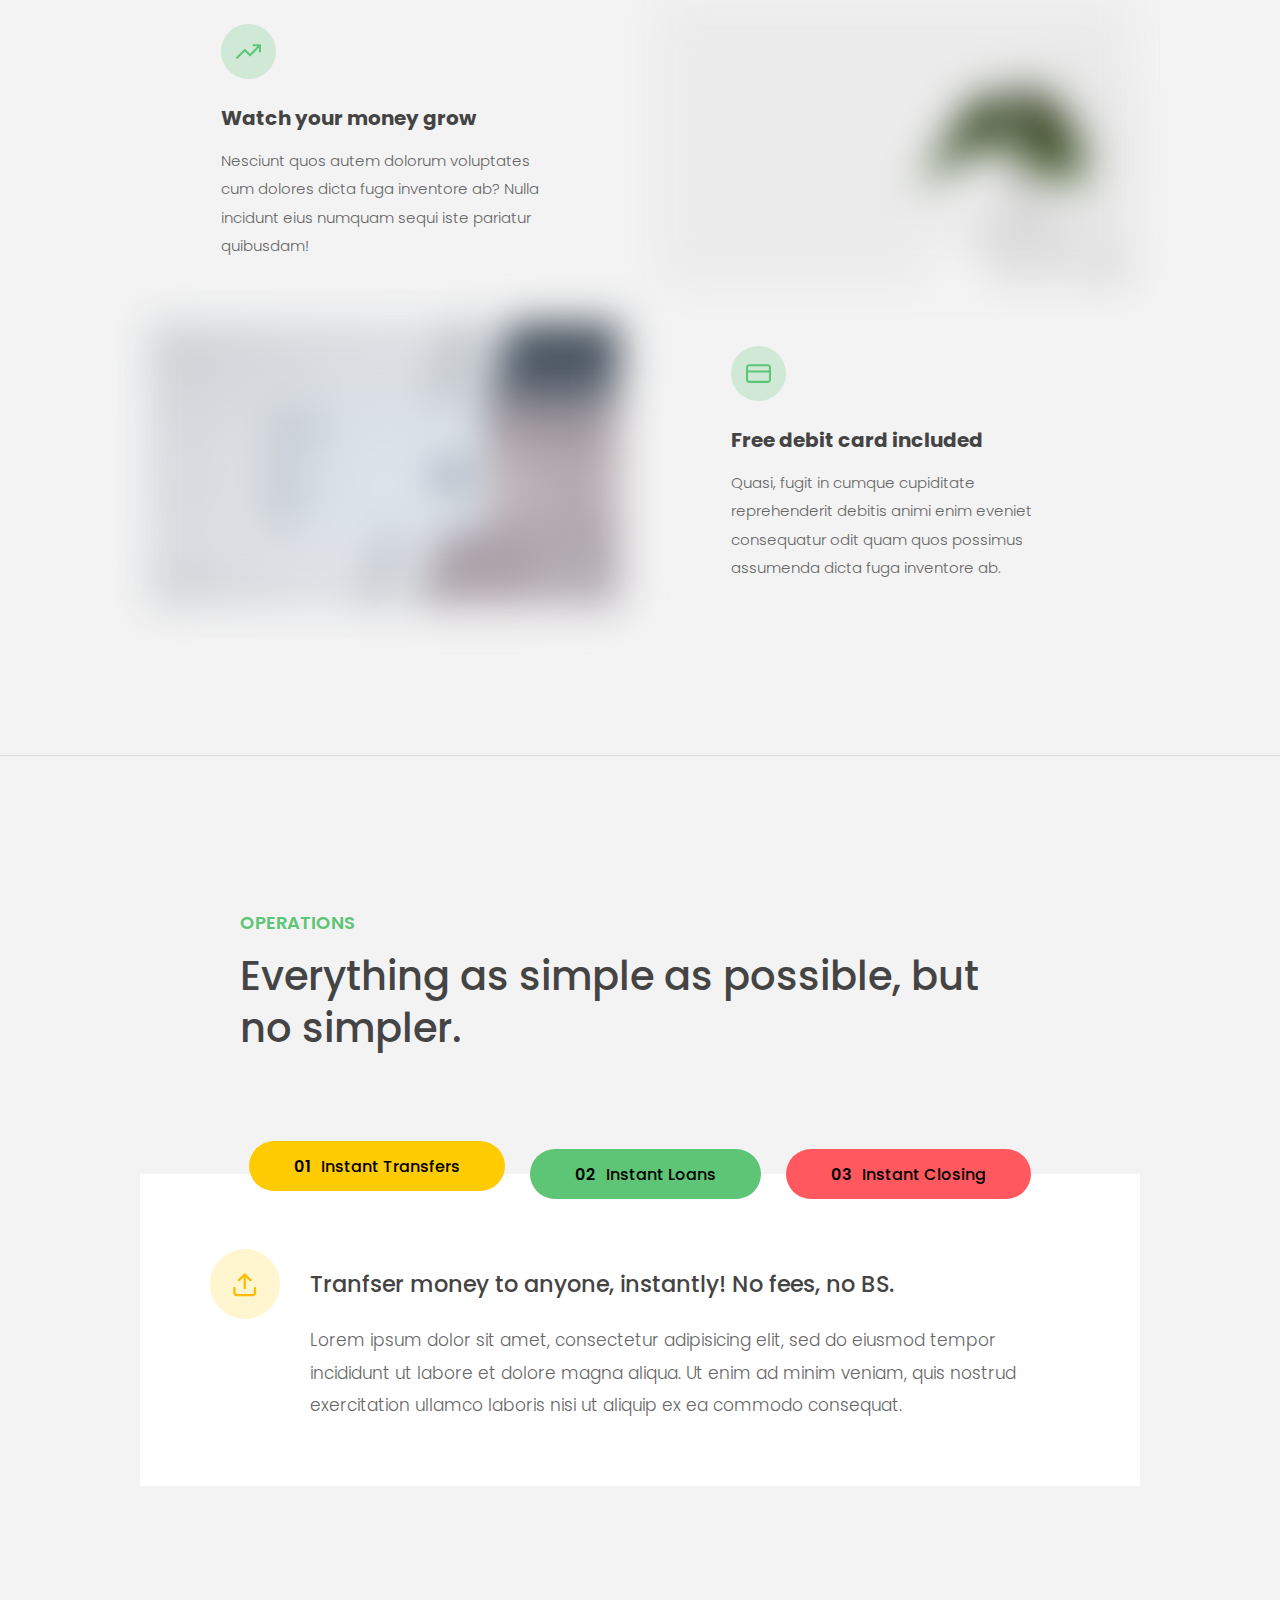
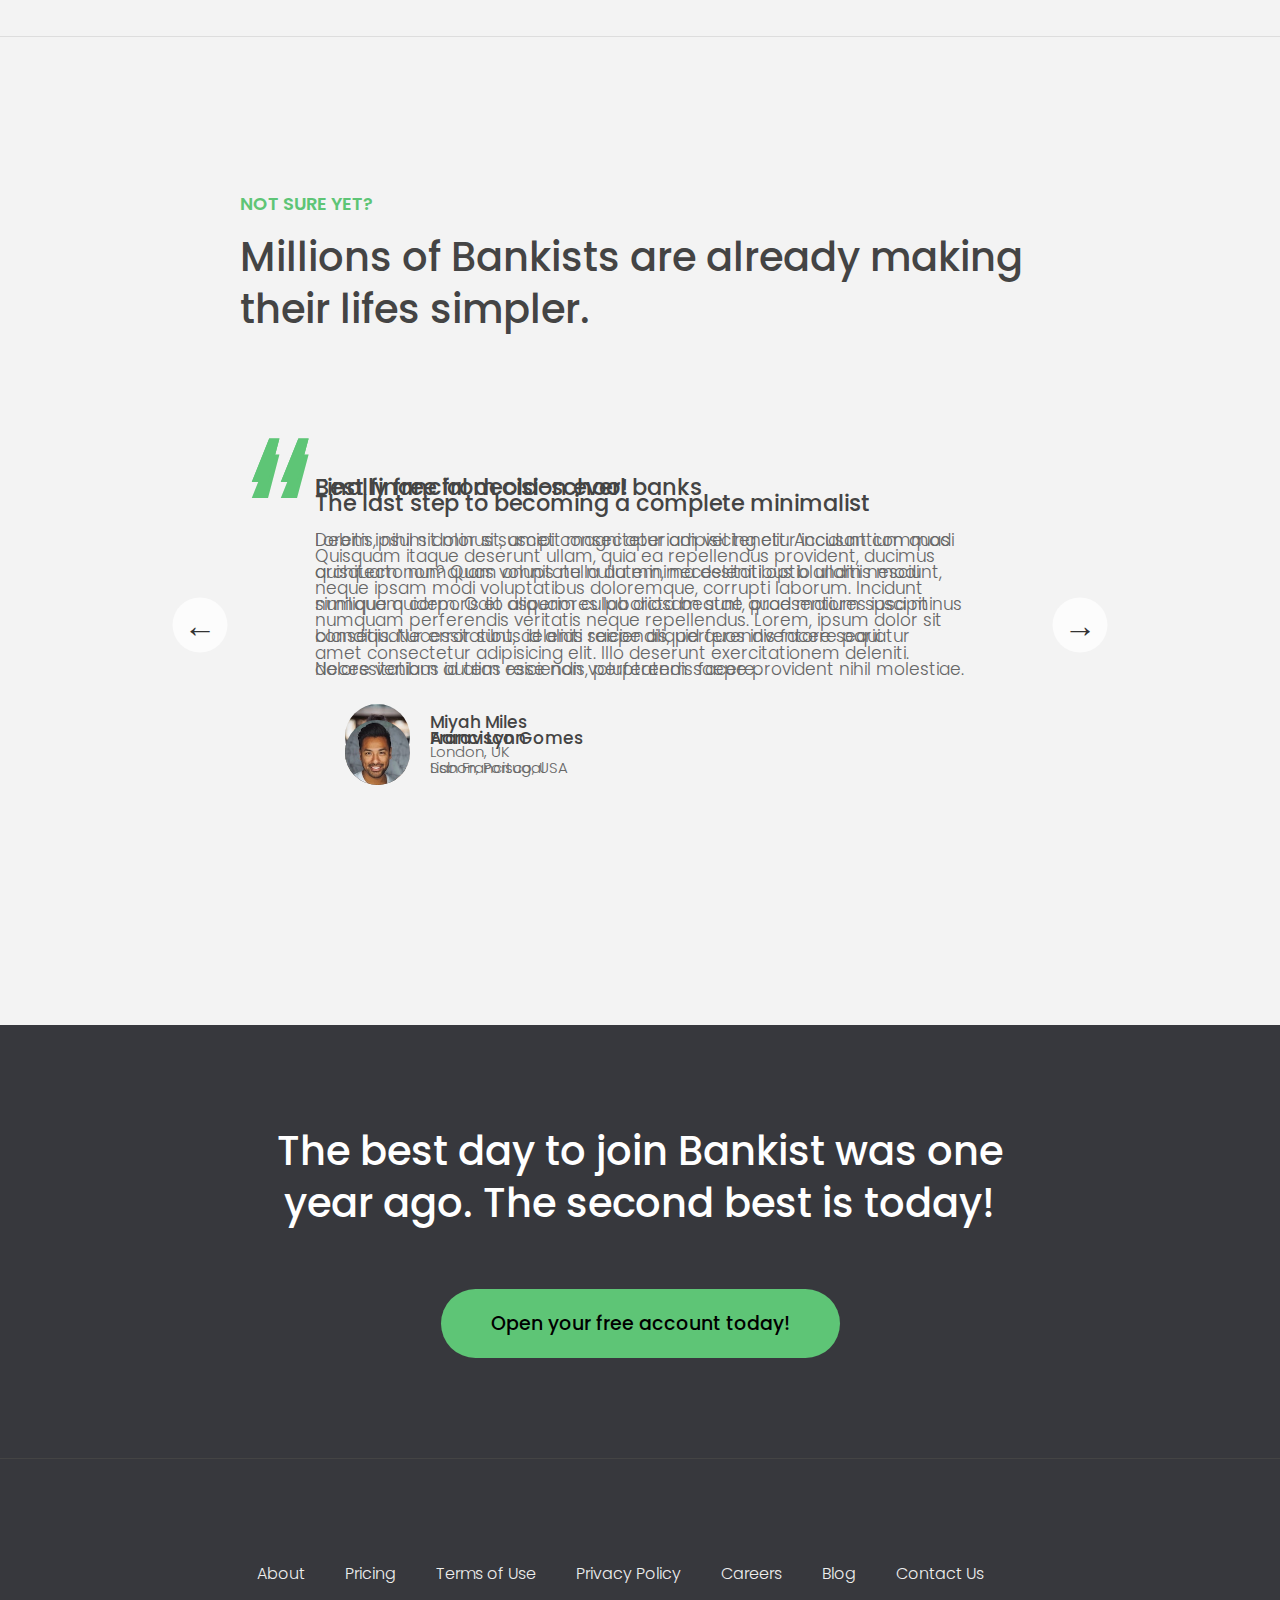
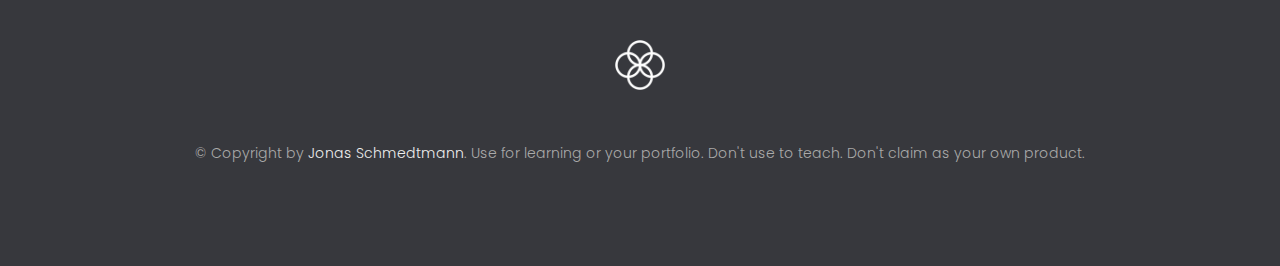
==== commit 0b60f278: "all" ====
--- a/Bankist_Web/index.html
+++ b/Bankist_Web/index.html
@@ -141,7 +141,10 @@
 
       <div class="operations">
         <div class="operations__tab-container">
-          <button class="btn operations__tab operations__tab--1" data-tab="1">
+          <button
+            class="btn operations__tab operations__tab--1 operations__tab--active"
+            data-tab="1"
+          >
             <span>01</span>Instant Transfers
           </button>
           <button class="btn operations__tab operations__tab--2" data-tab="2">
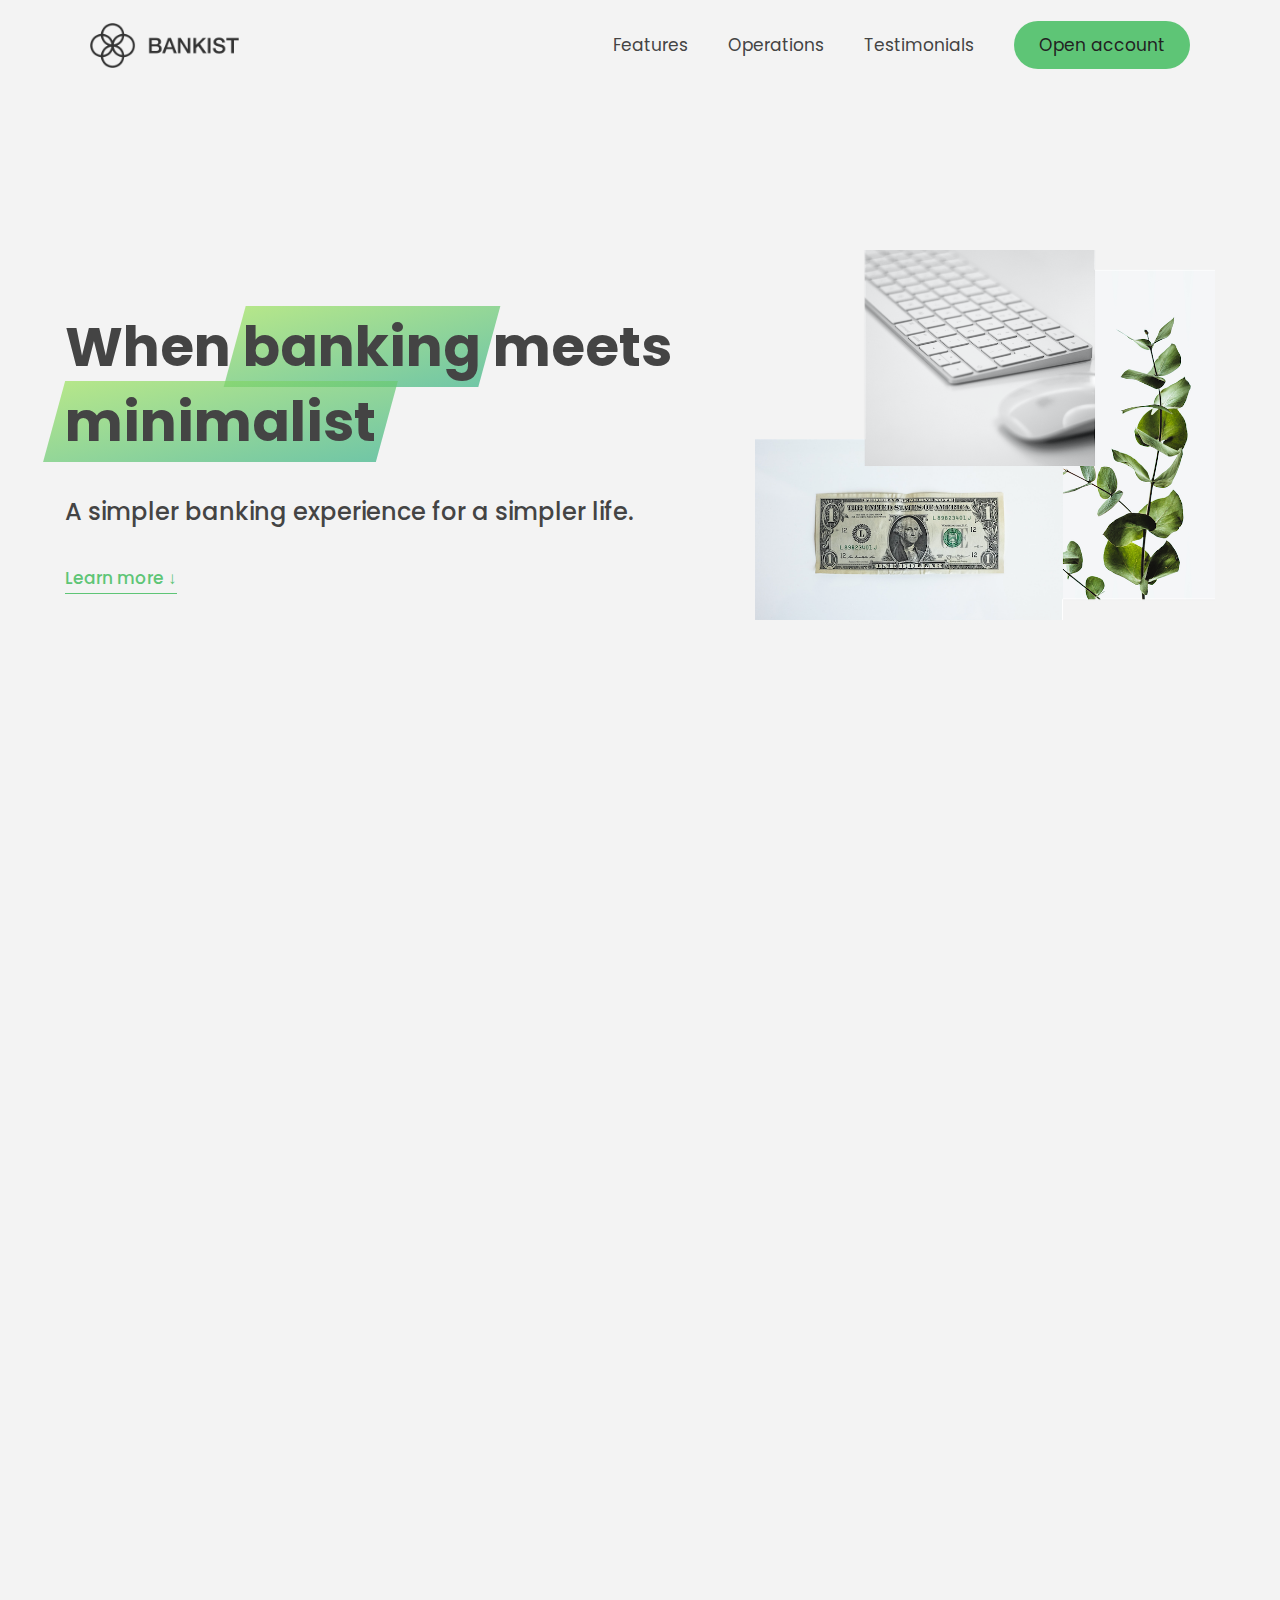
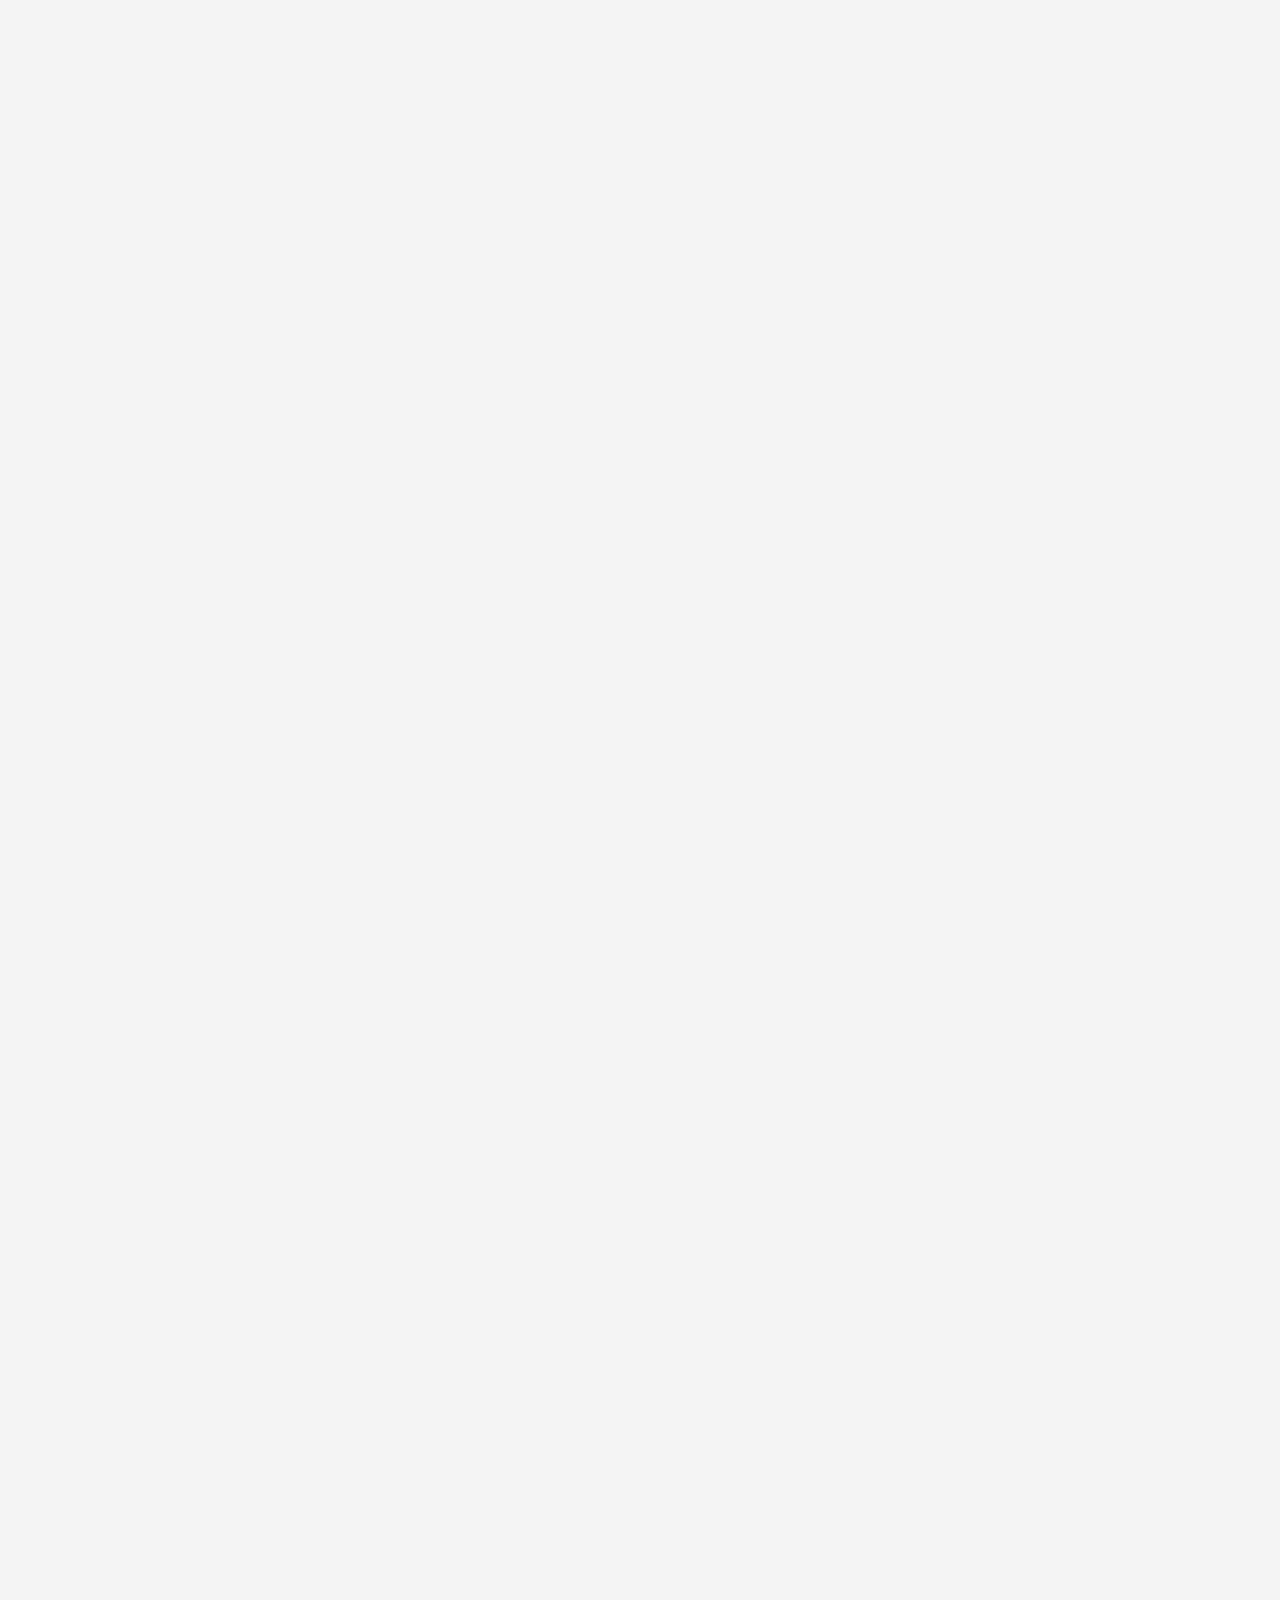
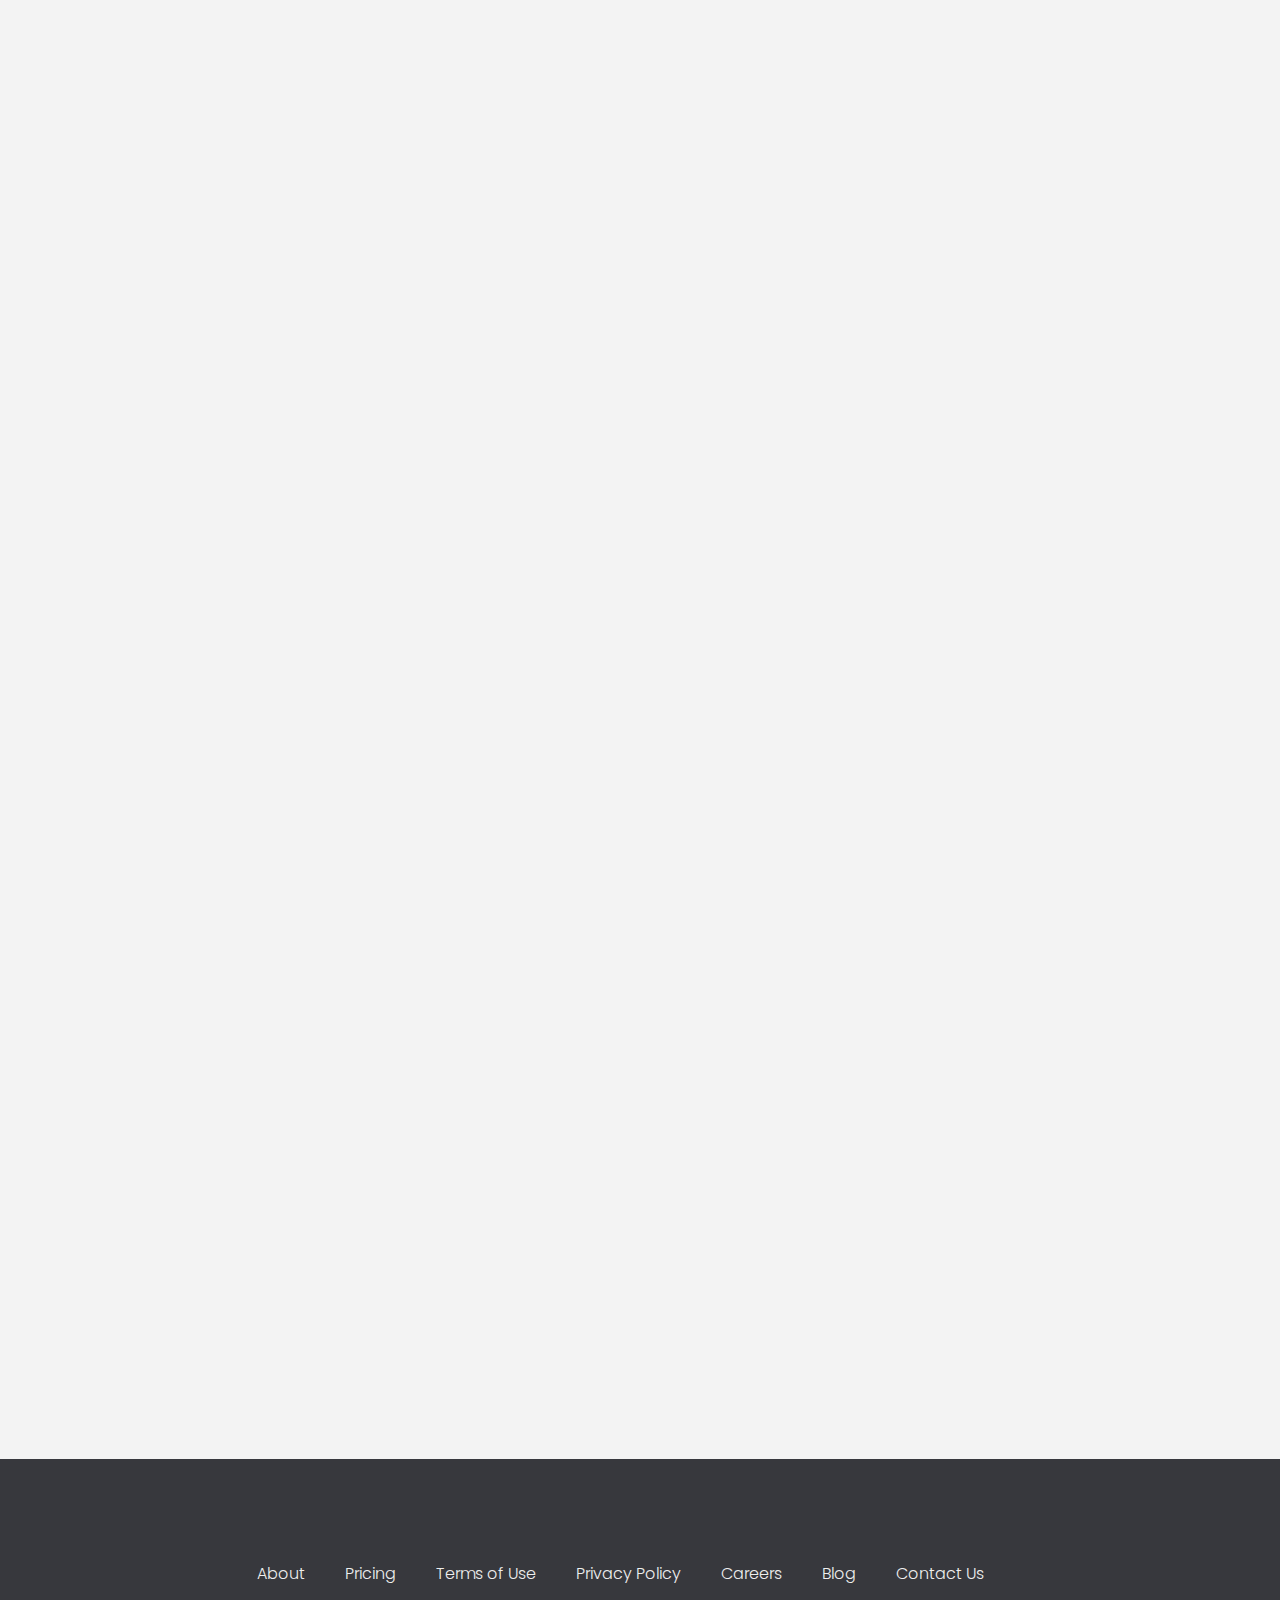
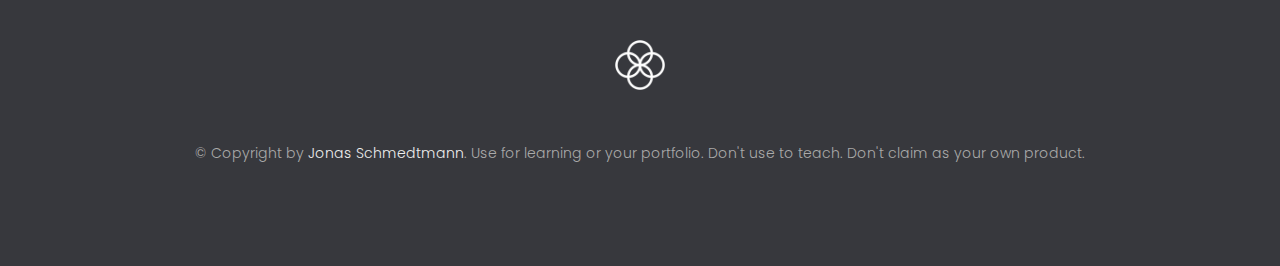
==== commit 6e0eb8c1: "all" ====
--- a/Bankist_Web/index.html
+++ b/Bankist_Web/index.html
@@ -60,7 +60,7 @@
       </div>
     </header>
 
-    <section class="section" id="section--1">
+    <section class="section section--hidden" id="section--1">
       <div class="section__title">
         <h2 class="section__description">Features</h2>
         <h3 class="section__header">
@@ -131,7 +131,7 @@
       </div>
     </section>
 
-    <section class="section" id="section--2">
+    <section class="section section--hidden" id="section--2">
       <div class="section__title">
         <h2 class="section__description">Operations</h2>
         <h3 class="section__header">
@@ -208,7 +208,7 @@
       </div>
     </section>
 
-    <section class="section" id="section--3">
+    <section class="section section--hidden" id="section--3">
       <div class="section__title section__title--testimonials">
         <h2 class="section__description">Not sure yet?</h2>
         <h3 class="section__header">
@@ -277,17 +277,17 @@
           </div>
         </div>
 
-        <!-- <div class="slide"><img src="img/img-1.jpg" alt="Photo 1" /></div>
-        <div class="slide"><img src="img/img-2.jpg" alt="Photo 2" /></div>
-        <div class="slide"><img src="img/img-3.jpg" alt="Photo 3" /></div>
-        <div class="slide"><img src="img/img-4.jpg" alt="Photo 4" /></div> -->
         <button class="slider__btn slider__btn--left">&larr;</button>
         <button class="slider__btn slider__btn--right">&rarr;</button>
-        <div class="dots"></div>
+        <div class="dots">
+          <button class="dots__dot dots__dot--active" data-slide="0"></button>
+          <button class="dots__dot" data-slide="1"></button>
+          <button class="dots__dot" data-slide="2"></button>
+        </div>
       </div>
     </section>
 
-    <section class="section section--sign-up">
+    <section class="section section--hidden section--sign-up">
       <div class="section__title">
         <h3 class="section__header">
           The best day to join Bankist was one year ago. The second best is
--- a/Bankist_Web/style.css
+++ b/Bankist_Web/style.css
@@ -1,5 +1,3 @@
-/* The page is NOT responsive. You can implement responsiveness yourself if you wanna have some fun 😃 */
-
 :root {
   --color-primary: #5ec576;
   --color-secondary: #ffcb03;
@@ -128,6 +126,16 @@
 .nav.sticky {
   position: fixed;
   background-color: rgba(255, 255, 255, 0.95);
+  opacity: 0;
+}
+
+.animate-sticky-nav {
+  transition: opacity 0.7s;
+  opacity: 1 !important;
+}
+
+.sticky-active {
+  padding-top: 90px;
 }
 
 .nav__logo {
@@ -139,6 +147,10 @@
   display: flex;
   align-items: center;
   list-style: none;
+}
+
+.hide-nav-link {
+  opacity: 0.4;
 }
 
 .nav__item {
@@ -395,6 +407,14 @@
 
   /* THIS creates the animation! */
   transition: transform 1s;
+}
+
+.slide--1 {
+  transform: translateX(100%);
+}
+
+.slide--2 {
+  transform: translateX(200%);
 }
 
 .slide > img {
